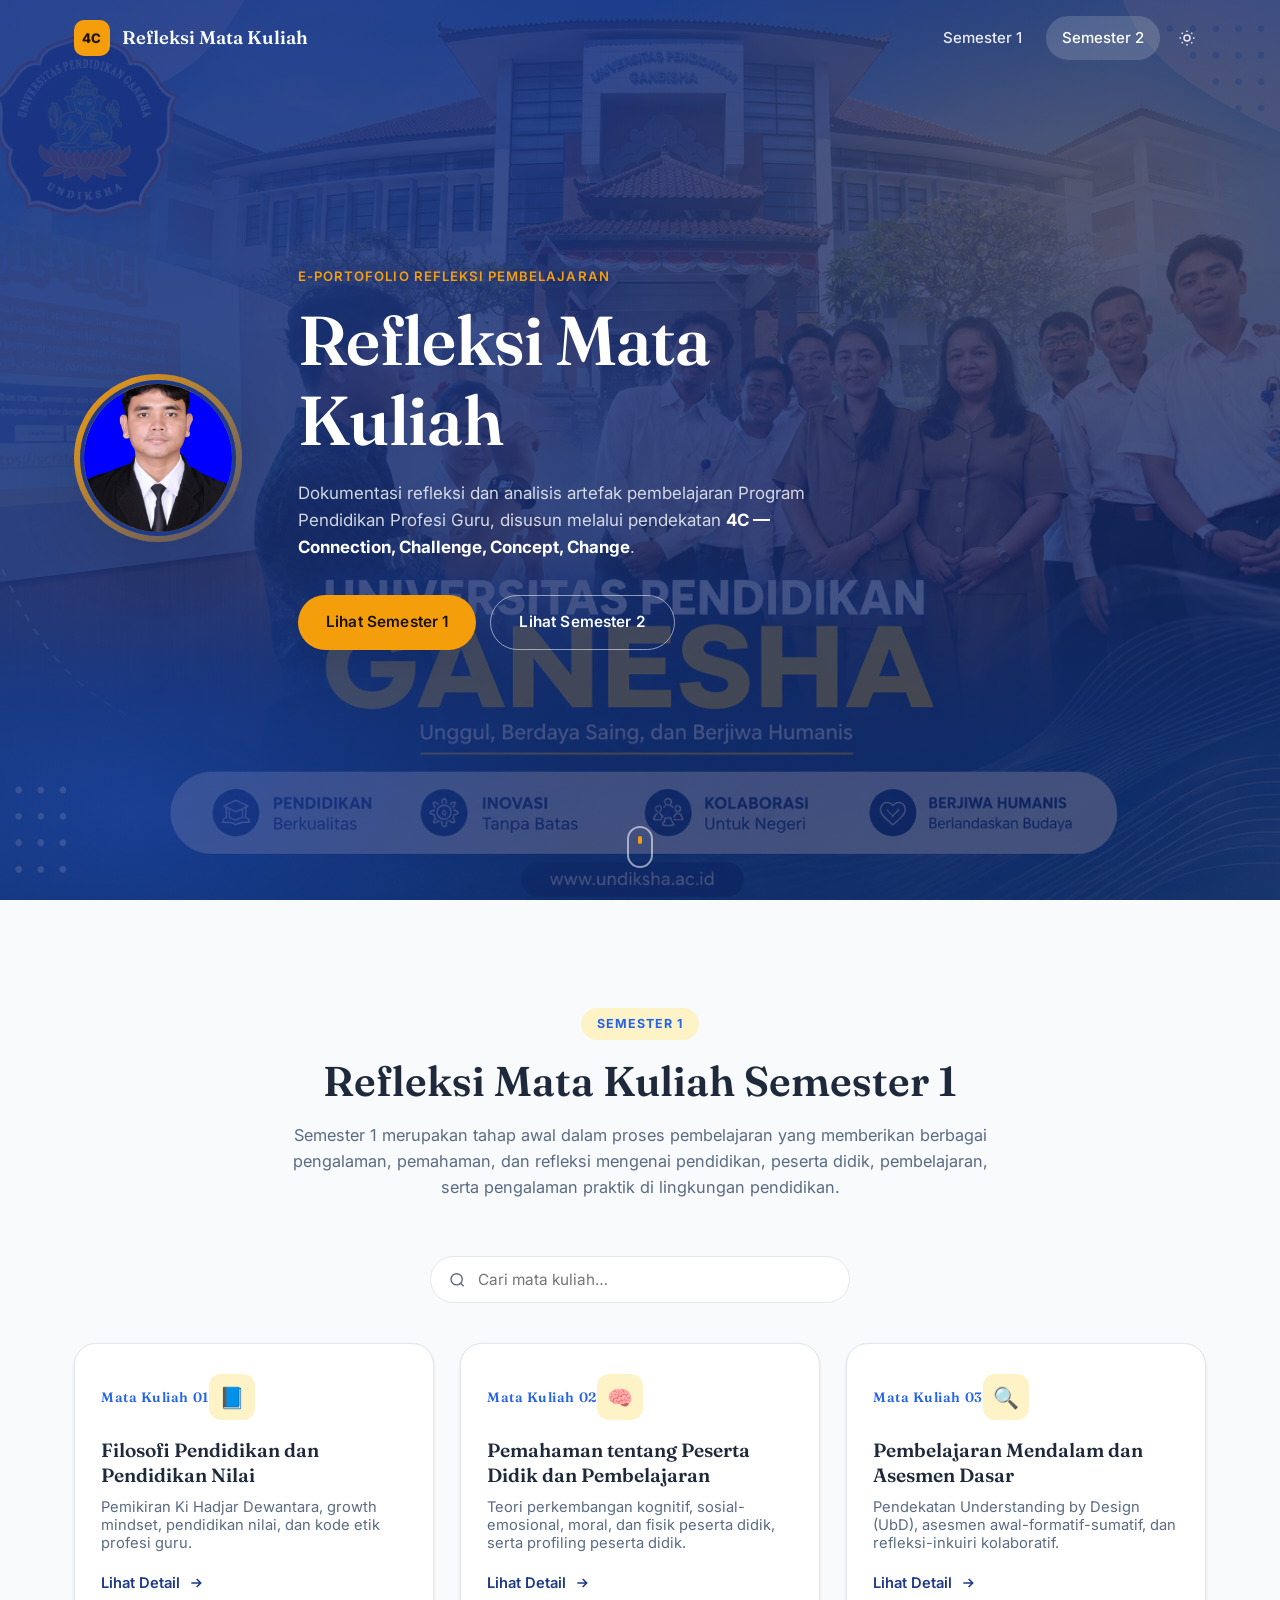
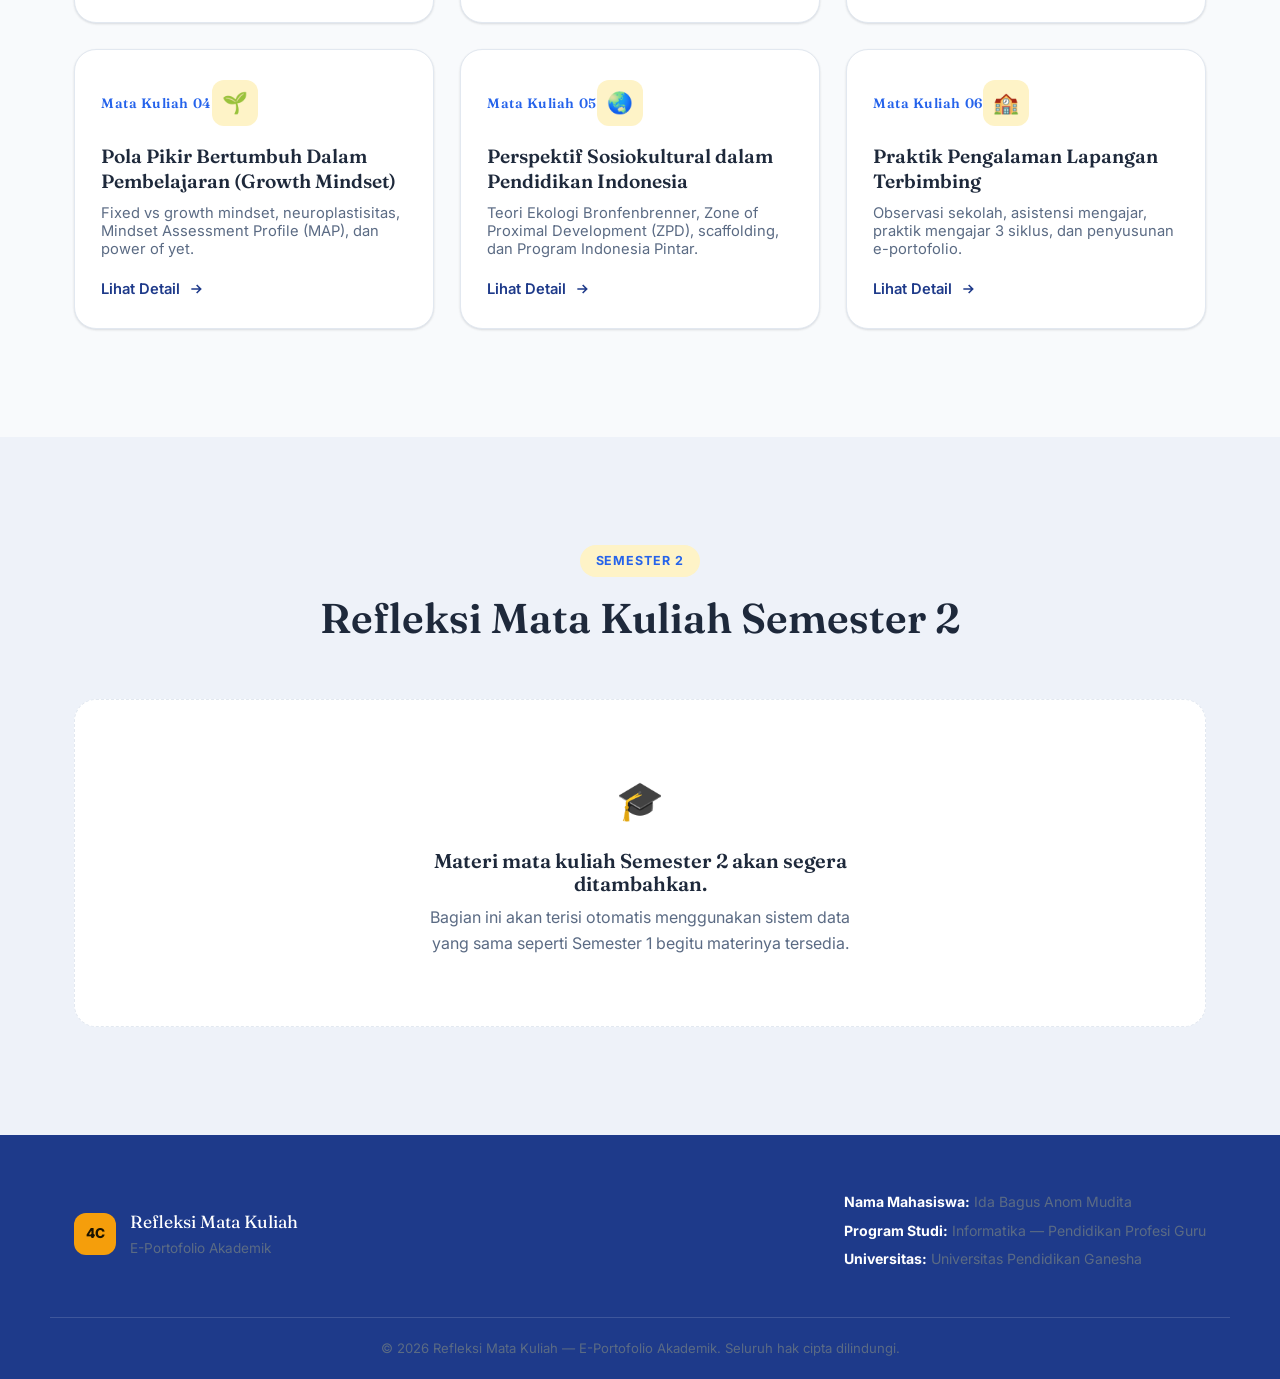
==== index.html @ f1f5aaec "upload file" ====
<!DOCTYPE html>
<html lang="id">
<head>
    <meta charset="UTF-8">
    <meta name="viewport" content="width=device-width, initial-scale=1.0">
    <title>Refleksi Mata Kuliah | E-Portofolio Akademik</title>
    <meta name="description" content="E-portofolio refleksi pembelajaran mahasiswa Pendidikan Profesi Guru — refleksi dan analisis artefak pembelajaran menggunakan pendekatan 4C.">

    <!-- ============================================================
         FAVICON (placeholder) — ganti dengan favicon.ico milikmu
         ============================================================ -->
    <link rel="icon" href="data:,">

    <!-- Google Fonts: Fraunces (display/serif) + Inter (body/sans) -->
    <link rel="preconnect" href="https://fonts.googleapis.com">
    <link rel="preconnect" href="https://fonts.gstatic.com" crossorigin>
    <link href="https://fonts.googleapis.com/css2?family=Fraunces:ital,opsz,wght@0,9..144,400;0,9..144,500;0,9..144,600;0,9..144,700;1,9..144,500&family=Inter:wght@400;500;600;700;800&display=swap" rel="stylesheet">

    <link rel="stylesheet" href="style.css">
    <link rel="icon" href="assets/images/undiksha.png" type="image/x-icon">
    
</head>
<body>

    <!-- ============================================================
         SKIP LINK — aksesibilitas keyboard
         ============================================================ -->
    <a href="#main-content" class="skip-link">Langsung ke konten utama</a>

    <!-- ============================================================
         SCROLL PROGRESS INDICATOR
         ============================================================ -->
    <div class="scroll-progress" id="scrollProgress"></div>

    <!-- ============================================================
         NAVBAR
         ============================================================ -->
    <header class="navbar" id="navbar">
        <div class="navbar__inner">
            <a href="#hero" class="navbar__brand">
                <span class="navbar__brand-mark" aria-hidden="true">4C</span>
                <span class="navbar__brand-text">Refleksi Mata Kuliah</span>
            </a>

            <nav class="navbar__nav" id="navbarNav" aria-label="Navigasi utama">
                <a href="#semester1" class="navbar__link" data-nav-link data-target="semester1">Semester 1</a>
                <a href="#semester2" class="navbar__link" data-nav-link data-target="semester2">Semester 2</a>
                <button type="button" class="theme-toggle" id="themeToggle" aria-label="Ubah tampilan gelap/terang" title="Mode gelap/terang">
                    <svg class="theme-toggle__icon theme-toggle__icon--sun" width="18" height="18" viewBox="0 0 24 24" fill="none" stroke="currentColor" stroke-width="2"><circle cx="12" cy="12" r="4"/><path d="M12 2v2M12 20v2M4.93 4.93l1.41 1.41M17.66 17.66l1.41 1.41M2 12h2M20 12h2M4.93 19.07l1.41-1.41M17.66 6.34l1.41-1.41"/></svg>
                    <svg class="theme-toggle__icon theme-toggle__icon--moon" width="18" height="18" viewBox="0 0 24 24" fill="none" stroke="currentColor" stroke-width="2"><path d="M21 12.79A9 9 0 1 1 11.21 3 7 7 0 0 0 21 12.79z"/></svg>
                </button>
            </nav>

            <button type="button" class="navbar__hamburger" id="hamburgerBtn" aria-label="Buka menu" aria-expanded="false" aria-controls="mobileMenu">
                <span></span><span></span><span></span>
            </button>
        </div>

        <!-- Mobile menu -->
        <nav class="mobile-menu" id="mobileMenu" aria-label="Navigasi mobile">
            <a href="#semester1" class="mobile-menu__link" data-nav-link data-target="semester1">Semester 1</a>
            <a href="#semester2" class="mobile-menu__link" data-nav-link data-target="semester2">Semester 2</a>
        </nav>
    </header>

    <main id="main-content">

        <!-- ============================================================
             HERO / JUMBOTRON
             ============================================================ -->
        <section class="hero" id="hero">
            <!-- GANTI BACKGROUND HERO DI: assets/images/hero-bg.jpg (lihat style.css → .hero, properti background-image) -->
            <div class="hero__bg" aria-hidden="true"></div>
            <div class="hero__overlay" aria-hidden="true"></div>

            <div class="hero__inner">
                <div class="hero__profile">
                    <!-- GANTI FOTO PROFIL DI: assets/images/profile.jpg -->
                    <div class="hero__profile-ring">
                        <img src="assets/images/profile.jpg" alt="Foto profil mahasiswa" class="hero__profile-img" onerror="this.src='data:image/svg+xml,%3Csvg xmlns=%22http://www.w3.org/2000/svg%22 viewBox=%220 0 200 200%22%3E%3Crect width=%22200%22 height=%22200%22 fill=%22%23274690%22/%3E%3Ctext x=%2250%25%22 y=%2255%25%22 font-family=%22sans-serif%22 font-size=%2260%22 fill=%22%23fff%22 text-anchor=%22middle%22%3E%F0%9F%91%A4%3C/text%3E%3C/svg%3E'">
                    </div>
                </div>

                <div class="hero__content">
                    <p class="hero__eyebrow">E-Portofolio Refleksi Pembelajaran</p>
                    <h1 class="hero__title">Refleksi Mata<br>Kuliah</h1>
                    <p class="hero__subtitle">
                        Dokumentasi refleksi dan analisis artefak pembelajaran Program Pendidikan Profesi Guru,
                        disusun melalui pendekatan <strong>4C — Connection, Challenge, Concept, Change</strong>.
                    </p>
                    <div class="hero__actions">
                        <a href="#semester1" class="btn btn--primary" data-nav-link data-target="semester1">Lihat Semester 1</a>
                        <a href="#semester2" class="btn btn--outline" data-nav-link data-target="semester2">Lihat Semester 2</a>
                    </div>
                </div>
            </div>

            <a href="#semester1" class="hero__scroll-cue" data-nav-link data-target="semester1" aria-label="Gulir ke bawah">
                <span></span>
            </a>
        </section>

        <!-- ============================================================
             SEMESTER 1
             ============================================================ -->
        <section class="semester" id="semester1">
            <div class="container">
                <div class="section-heading" data-reveal>
                    <span class="section-heading__eyebrow">Semester 1</span>
                    <h2 class="section-heading__title">Refleksi Mata Kuliah Semester 1</h2>
                    <p class="section-heading__desc">
                        Semester 1 merupakan tahap awal dalam proses pembelajaran yang memberikan berbagai pengalaman,
                        pemahaman, dan refleksi mengenai pendidikan, peserta didik, pembelajaran, serta pengalaman
                        praktik di lingkungan pendidikan.
                    </p>
                </div>

                <!-- Search / filter -->
                <div class="course-filter" data-reveal>
                    <div class="course-filter__search">
                        <svg width="18" height="18" viewBox="0 0 24 24" fill="none" stroke="currentColor" stroke-width="2"><circle cx="11" cy="11" r="8"/><path d="m21 21-4.3-4.3"/></svg>
                        <input type="search" id="courseSearch" placeholder="Cari mata kuliah…" aria-label="Cari mata kuliah semester 1">
                    </div>
                </div>

                <!-- 6 course cards are rendered here by script.js from the `courses` data array -->
                <div class="course-grid" id="courseGrid" data-reveal></div>
                <p class="course-grid__empty" id="courseGridEmpty" hidden>Tidak ada mata kuliah yang cocok dengan pencarianmu.</p>
            </div>
        </section>

        <!-- ============================================================
             SEMESTER 2 (placeholder — akan diisi menyusul)
             ============================================================ -->
        <section class="semester semester--muted" id="semester2">
            <div class="container">
                <div class="section-heading" data-reveal>
                    <span class="section-heading__eyebrow">Semester 2</span>
                    <h2 class="section-heading__title">Refleksi Mata Kuliah Semester 2</h2>
                </div>

                <!-- TEMPAT MENAMBAHKAN MATA KULIAH SEMESTER 2:
                     tambahkan objek baru pada array `coursesSemester2` di script.js,
                     dengan struktur yang sama seperti `courses` (Semester 1). -->
                <div class="coming-soon" data-reveal>
                    <div class="coming-soon__icon" aria-hidden="true">🎓</div>
                    <h3 class="coming-soon__title">Materi mata kuliah Semester 2 akan segera ditambahkan.</h3>
                    <p class="coming-soon__desc">Bagian ini akan terisi otomatis menggunakan sistem data yang sama seperti Semester 1 begitu materinya tersedia.</p>
                </div>
            </div>
        </section>

    </main>

    <!-- ============================================================
         BACK TO TOP
         ============================================================ -->
    <button type="button" class="back-to-top" id="backToTop" aria-label="Kembali ke atas">
        <svg width="20" height="20" viewBox="0 0 24 24" fill="none" stroke="currentColor" stroke-width="2.2"><path d="M12 19V5M5 12l7-7 7 7"/></svg>
    </button>

    <!-- ============================================================
         FOOTER
         ============================================================ -->
    <footer class="footer">
        <div class="container footer__inner">
            <div class="footer__brand">
                <span class="footer__brand-mark" aria-hidden="true">4C</span>
                <div>
                    <p class="footer__brand-title">Refleksi Mata Kuliah</p>
                    <p class="footer__brand-sub">E-Portofolio Akademik</p>
                </div>
            </div>

            <!-- GANTI IDENTITAS DI SINI (nama, prodi, universitas, tahun) -->
            <div class="footer__meta">
                <p><strong>Nama Mahasiswa:</strong> <span id="footerName">Ida Bagus Anom Mudita</span></p>
                <p><strong>Program Studi:</strong> <span id="footerProdi">[Program Studi]</span></p>
                <p><strong>Universitas:</strong> <span id="footerUniv">[Nama Universitas]</span></p>
            </div>
        </div>
        <div class="container footer__bottom">
            <p>&copy; <span id="footerYear">2026</span> Refleksi Mata Kuliah — E-Portofolio Akademik. Seluruh hak cipta dilindungi.</p>
        </div>
    </footer>

    <!-- ============================================================
         COURSE DETAIL MODAL (single-page, diisi dinamis oleh script.js)
         ============================================================ -->
    <div class="course-modal" id="courseModal" aria-hidden="true">
        <div class="course-modal__backdrop" id="courseModalBackdrop"></div>
        <div class="course-modal__panel" role="dialog" aria-modal="true" aria-labelledby="modalCourseTitle">

            <div class="course-modal__scroll">
                <!-- Breadcrumb -->
                <div class="course-modal__breadcrumb">
                    <button type="button" class="course-modal__close-inline" id="modalBackBtn">← Kembali ke daftar mata kuliah</button>
                </div>

                <!-- Header -->
                <header class="course-detail__header">
                    <span class="course-detail__number" id="modalCourseNumber">01</span>
                    <h2 class="course-detail__title" id="modalCourseTitle">Judul Mata Kuliah</h2>
                    <p class="course-detail__desc" id="modalCourseDesc">Deskripsi singkat mata kuliah.</p>
                </header>

                <!-- Tabs -->
                <div class="course-tabs" role="tablist" aria-label="Bagian detail mata kuliah">
                    <button class="course-tabs__btn is-active" role="tab" aria-selected="true" data-tab="refleksi" id="tabBtnRefleksi">Refleksi</button>
                    <button class="course-tabs__btn" role="tab" aria-selected="false" data-tab="materi" id="tabBtnMateri">Materi</button>
                    <button class="course-tabs__btn" role="tab" aria-selected="false" data-tab="artefak" id="tabBtnArtefak">Artefak</button>
                    <button class="course-tabs__btn" role="tab" aria-selected="false" data-tab="dokumen" id="tabBtnDokumen">Dokumen</button>
                </div>

                <!-- TAB PANEL: REFLEKSI -->
                <div class="course-tabpanel is-active" data-tabpanel="refleksi" role="tabpanel">

                    <div class="c4-intro">
                        <h3>Refleksi Pembelajaran Melalui Pendekatan 4C</h3>
                        <p>
                            Pendekatan 4C — <strong>Connection, Challenge, Concept, Change</strong> — digunakan sebagai
                            kerangka untuk merefleksikan pengalaman belajar pada mata kuliah ini secara terstruktur:
                            mulai dari keterkaitan materi dengan peran sebagai calon guru, tantangan yang mengubah cara
                            pandang, konsep utama yang dipelajari, hingga perubahan konkret yang ingin diterapkan.
                        </p>
                    </div>

                    <div class="c4-grid" id="c4Grid">
                        <!-- 4 kartu C1–C4 dirender oleh script.js -->
                    </div>
                </div>

                <!-- TAB PANEL: MATERI -->
                <div class="course-tabpanel" data-tabpanel="materi" role="tabpanel">
                    <section class="course-material">
                        <h3>Materi Pembelajaran</h3>
                        <!-- TEMPAT MEMASUKKAN MATERI: isi properti `materials` pada data mata kuliah
                             terkait di script.js (array `courses`). Setiap item akan dirender otomatis
                             di sini tanpa perlu mengubah HTML. -->
                        <div class="material-content" id="modalMaterialContent">
                            <!-- Materi mata kuliah akan dimasukkan di sini -->
                        </div>
                    </section>
                </div>

                <!-- TAB PANEL: ARTEFAK -->
                <div class="course-tabpanel" data-tabpanel="artefak" role="tabpanel">

                    <section class="artifact-section">
                        <h3>Bukti Dukungan Hasil Refleksi Pengalaman Belajar</h3>
                        <div class="artifact-list" id="modalArtifactList">
                            <!-- Kartu artefak dirender oleh script.js dari `course.artifacts` -->
                        </div>
                    </section>

                    <section class="artifact-section">
                        <h3>Mengapa Artefak Ini Dipilih?</h3>
                        <div class="artifact-reason" id="modalArtifactWhy"></div>
                    </section>

                    <section class="artifact-section">
                        <h3>Bagian Artefak yang Mendukung Hasil Refleksi</h3>
                        <div class="artifact-support" id="modalArtifactSupport"></div>
                    </section>
                </div>

                <!-- TAB PANEL: DOKUMEN -->
                <div class="course-tabpanel" data-tabpanel="dokumen" role="tabpanel">
                    <section class="artifact-section">
                        <h3>Dokumen Pendukung</h3>
                        <p class="doc-hint">Dokumen (PDF, PPT, DOCX, gambar, video, atau tautan) yang ditambahkan pada
                            data <code>documents</code> mata kuliah ini akan tampil dan dapat dibaca langsung di sini.</p>
                        <div class="document-viewer" id="modalDocumentViewer">
                            <!-- Viewer dokumen dirender oleh script.js dari `course.documents` -->
                        </div>
                    </section>
                </div>

            </div>
        </div>
    </div>

    <!-- ============================================================
         GENERIC FILE PREVIEW MODAL (dipakai oleh tombol "Baca/Lihat")
         ============================================================ -->
    <div class="preview-modal" id="previewModal" aria-hidden="true">
        <div class="preview-modal__backdrop" id="previewModalBackdrop"></div>
        <div class="preview-modal__panel" role="dialog" aria-modal="true" aria-labelledby="previewModalTitle">
            <div class="preview-modal__header">
                <h3 id="previewModalTitle">Pratinjau File</h3>
                <button type="button" class="preview-modal__close" id="previewModalClose" aria-label="Tutup pratinjau">&times;</button>
            </div>
            <div class="preview-modal__body" id="previewModalBody"></div>
        </div>
    </div>

    <script src="script.js"></script>
</body>
</html>
---- style.css ----
/* ==================================================================
   REFLEKSI MATA KULIAH — E-PORTOFOLIO AKADEMIK
   style.css — seluruh styling website
   ------------------------------------------------------------------
   Struktur file ini:
   1. CSS Variables (design tokens)       → cari "1. VARIABLES"
   2. Reset & base                        → cari "2. RESET"
   3. Utilities                           → cari "3. UTILITIES"
   4. Navbar                              → cari "4. NAVBAR"
   5. Hero                                → cari "5. HERO"
   6. Semester / Course grid              → cari "6. SEMESTER"
   7. Course detail modal (SPA)           → cari "7. COURSE MODAL"
   8. Artifact / document components      → cari "8. ARTIFACT"
   9. File preview modal                  → cari "9. PREVIEW MODAL"
   10. Footer                             → cari "10. FOOTER"
   11. Back to top & misc widgets         → cari "11. WIDGETS"
   12. Animations                         → cari "12. ANIMATIONS"
   13. Responsive (media queries)         → cari "13. RESPONSIVE"
   ================================================================== */


/* ==================================================================
   1. VARIABLES — ganti warna di sini untuk theming global
   ================================================================== */
:root {
    /* Warna utama (sesuai permintaan brief) */
    --primary-color: #1e3a8a;      /* navy tua — brand utama */
    --primary-light: #2f4fa8;
    --secondary-color: #2563eb;    /* biru — aksi/link */
    --accent-color: #f59e0b;       /* amber — aksen elegan */
    --accent-color-soft: #fef3c7;

    --background-color: #f8fafc;
    --surface-color: #ffffff;
    --surface-muted: #eef2f9;
    --text-color: #1e293b;
    --text-muted: #5b6b84;
    --text-inverse: #f8fafc;
    --border-color: #e2e8f0;

    /* Tipografi */
    --font-display: "Fraunces", Georgia, "Times New Roman", serif;
    --font-body: "Inter", -apple-system, BlinkMacSystemFont, "Segoe UI", sans-serif;

    /* Layout */
    --container-width: 1180px;
    --radius-sm: 8px;
    --radius-md: 14px;
    --radius-lg: 22px;
    --navbar-height: 76px;

    /* Bayangan */
    --shadow-sm: 0 1px 3px rgba(15, 23, 42, 0.06), 0 1px 2px rgba(15, 23, 42, 0.08);
    --shadow-md: 0 8px 24px rgba(15, 23, 42, 0.08);
    --shadow-lg: 0 24px 60px rgba(15, 23, 42, 0.16);

    /* Transisi */
    --ease: cubic-bezier(0.22, 1, 0.36, 1);
    --transition-fast: 180ms var(--ease);
    --transition-med: 320ms var(--ease);
}

/* Mode gelap — diaktifkan lewat kelas .theme-dark pada <html> (lihat script.js) */
html.theme-dark {
    --background-color: #0b1220;
    --surface-color: #121b2e;
    --surface-muted: #182238;
    --text-color: #e7ecf6;
    --text-muted: #9aa8c2;
    --text-inverse: #0b1220;
    --border-color: #263252;
    --accent-color-soft: #2c250f;
}


/* ==================================================================
   2. RESET & BASE
   ================================================================== */
*, *::before, *::after { box-sizing: border-box; }

html {
    scroll-behavior: smooth;
    scroll-padding-top: calc(var(--navbar-height) + 12px);
}

@media (prefers-reduced-motion: reduce) {
    html { scroll-behavior: auto; }
    *, *::before, *::after {
        animation-duration: 0.001ms !important;
        animation-iteration-count: 1 !important;
        transition-duration: 0.001ms !important;
        scroll-behavior: auto !important;
    }
}

body {
    margin: 0;
    font-family: var(--font-body);
    color: var(--text-color);
    background: var(--background-color);
    line-height: 1.6;
    -webkit-font-smoothing: antialiased;
    transition: background var(--transition-med), color var(--transition-med);
}

img { max-width: 100%; display: block; }

h1, h2, h3, h4 {
    font-family: var(--font-display);
    font-weight: 600;
    line-height: 1.15;
    margin: 0;
    color: var(--text-color);
}

p { margin: 0 0 1em; color: var(--text-muted); }
p:last-child { margin-bottom: 0; }

a { color: inherit; text-decoration: none; }

button {
    font-family: inherit;
    cursor: pointer;
    background: none;
    border: none;
    color: inherit;
}

/* Fokus keyboard terlihat jelas (aksesibilitas) */
a:focus-visible,
button:focus-visible,
input:focus-visible {
    outline: 3px solid var(--accent-color);
    outline-offset: 2px;
    border-radius: 4px;
}

.skip-link {
    position: absolute;
    left: -999px;
    top: 0;
    background: var(--primary-color);
    color: #fff;
    padding: 12px 20px;
    z-index: 200;
    border-radius: 0 0 8px 0;
}
.skip-link:focus {
    left: 0;
}


/* ==================================================================
   3. UTILITIES
   ================================================================== */
.container {
    max-width: var(--container-width);
    margin: 0 auto;
    padding: 0 24px;
}

.btn {
    display: inline-flex;
    align-items: center;
    gap: 8px;
    padding: 14px 28px;
    border-radius: 999px;
    font-weight: 600;
    font-size: 0.96rem;
    letter-spacing: 0.01em;
    transition: transform var(--transition-fast), box-shadow var(--transition-fast), background var(--transition-fast), color var(--transition-fast);
}
.btn:hover { transform: translateY(-2px); }

.btn--primary {
    background: var(--accent-color);
    color: #1a1300;
    box-shadow: var(--shadow-md);
}
.btn--primary:hover { box-shadow: var(--shadow-lg); }

.btn--outline {
    background: transparent;
    color: var(--text-inverse);
    border: 1.5px solid rgba(248, 250, 252, 0.55);
}
.btn--outline:hover { background: rgba(248, 250, 252, 0.12); }

.btn--small {
    padding: 9px 18px;
    font-size: 0.85rem;
}

.btn--ghost {
    background: var(--surface-muted);
    color: var(--text-color);
}
.btn--ghost:hover { background: var(--border-color); }

.btn--accent-outline {
    background: transparent;
    border: 1.5px solid var(--primary-color);
    color: var(--primary-color);
}
html.theme-dark .btn--accent-outline { color: #9db4f5; border-color: #9db4f5; }
.btn--accent-outline:hover { background: var(--primary-color); color: #fff; }

/* Elemen yang muncul dengan animasi scroll-reveal (lihat script.js) */
[data-reveal] {
    opacity: 0;
    transform: translateY(28px);
    transition: opacity 700ms var(--ease), transform 700ms var(--ease);
}
[data-reveal].is-visible {
    opacity: 1;
    transform: translateY(0);
}


/* ==================================================================
   4. NAVBAR
   ================================================================== */
.navbar {
    position: fixed;
    top: 0;
    left: 0;
    right: 0;
    z-index: 100;
    height: var(--navbar-height);
    display: flex;
    align-items: center;
    background: transparent;
    transition: background var(--transition-med), box-shadow var(--transition-med), height var(--transition-med);
}

/* Diberikan lewat JS ketika halaman discroll (lihat script.js) */
.navbar.is-scrolled {
    background: rgba(255, 255, 255, 0.86);
    backdrop-filter: blur(14px);
    -webkit-backdrop-filter: blur(14px);
    box-shadow: var(--shadow-sm);
    height: 64px;
}
html.theme-dark .navbar.is-scrolled { background: rgba(11, 18, 32, 0.86); }

.navbar__inner {
    width: 100%;
    max-width: var(--container-width);
    margin: 0 auto;
    padding: 0 24px;
    display: flex;
    align-items: center;
    justify-content: space-between;
}

.navbar__brand {
    display: flex;
    align-items: center;
    gap: 12px;
    font-family: var(--font-display);
    font-weight: 600;
    font-size: 1.15rem;
    color: var(--text-inverse);
    transition: color var(--transition-med);
}
.navbar.is-scrolled .navbar__brand { color: var(--text-color); }

.navbar__brand-mark {
    display: grid;
    place-items: center;
    width: 36px;
    height: 36px;
    border-radius: 10px;
    background: var(--accent-color);
    color: #1a1300;
    font-family: var(--font-body);
    font-weight: 800;
    font-size: 0.82rem;
    letter-spacing: 0.02em;
    flex-shrink: 0;
}

.navbar__nav {
    display: flex;
    align-items: center;
    gap: 8px;
}

.navbar__link {
    padding: 10px 16px;
    border-radius: 999px;
    font-weight: 500;
    font-size: 0.94rem;
    color: rgba(248, 250, 252, 0.92);
    transition: background var(--transition-fast), color var(--transition-med);
    position: relative;
}
.navbar.is-scrolled .navbar__link { color: var(--text-muted); }
.navbar__link:hover { background: rgba(255, 255, 255, 0.14); color: #fff; }
.navbar.is-scrolled .navbar__link:hover { background: var(--surface-muted); color: var(--text-color); }

.navbar__link.is-active {
    color: #fff;
    background: rgba(255, 255, 255, 0.16);
}
.navbar.is-scrolled .navbar__link.is-active {
    color: var(--primary-color);
    background: var(--surface-muted);
}

.theme-toggle {
    display: grid;
    place-items: center;
    width: 38px;
    height: 38px;
    border-radius: 50%;
    color: rgba(248, 250, 252, 0.92);
    transition: background var(--transition-fast), color var(--transition-med);
}
.navbar.is-scrolled .theme-toggle { color: var(--text-muted); }
.theme-toggle:hover { background: rgba(255, 255, 255, 0.14); }
.navbar.is-scrolled .theme-toggle:hover { background: var(--surface-muted); }
.theme-toggle__icon--moon { display: none; }
html.theme-dark .theme-toggle__icon--sun { display: none; }
html.theme-dark .theme-toggle__icon--moon { display: block; }

.navbar__hamburger {
    display: none;
    flex-direction: column;
    justify-content: center;
    gap: 5px;
    width: 40px;
    height: 40px;
    border-radius: 8px;
}
.navbar__hamburger span {
    width: 22px;
    height: 2px;
    background: var(--text-inverse);
    border-radius: 2px;
    transition: transform var(--transition-fast), opacity var(--transition-fast), background var(--transition-med);
}
.navbar.is-scrolled .navbar__hamburger span { background: var(--text-color); }
.navbar__hamburger.is-open span:nth-child(1) { transform: translateY(7px) rotate(45deg); }
.navbar__hamburger.is-open span:nth-child(2) { opacity: 0; }
.navbar__hamburger.is-open span:nth-child(3) { transform: translateY(-7px) rotate(-45deg); }

.mobile-menu {
    display: none;
    flex-direction: column;
    background: var(--surface-color);
    box-shadow: var(--shadow-md);
    padding: 8px 24px 20px;
}
.mobile-menu.is-open { display: flex; }
.mobile-menu__link {
    padding: 14px 4px;
    border-bottom: 1px solid var(--border-color);
    font-weight: 500;
    color: var(--text-color);
}
.mobile-menu__link:last-child { border-bottom: none; }


/* ==================================================================
   5. HERO
   ================================================================== */
.hero {
    position: relative;
    min-height: 100vh;
    display: flex;
    align-items: center;
    overflow: hidden;
    background: var(--primary-color);
}

.hero__bg {
    position: absolute;
    inset: 0;
    /* GANTI BACKGROUND HERO DI: assets/images/hero-bg.jpg */
    background-image:
        linear-gradient(160deg, rgba(30,58,138,0.92) 0%, rgba(15,30,80,0.74) 100%),
        url("assets/images/jumbotron.png");
    background-size: cover;
    background-position: center;
    transform: scale(1.04);
}

.hero__overlay {
    position: absolute;
    inset: 0;
    background:
        radial-gradient(60% 50% at 85% 20%, rgba(245, 158, 11, 0.16), transparent 70%),
        radial-gradient(50% 40% at 10% 90%, rgba(37, 99, 235, 0.25), transparent 70%);
}

.hero__inner {
    position: relative;
    z-index: 2;
    max-width: var(--container-width);
    margin: 0 auto;
    padding: calc(var(--navbar-height) + 40px) 24px 100px;
    width: 100%;
    display: grid;
    grid-template-columns: auto 1fr;
    align-items: center;
    gap: 56px;
}

.hero__profile {
    display: flex;
    justify-content: center;
}

.hero__profile-ring {
    width: 168px;
    height: 168px;
    border-radius: 50%;
    padding: 6px;
    background: linear-gradient(135deg, var(--accent-color), rgba(245,158,11,0.15));
    box-shadow: var(--shadow-lg);
    animation: floatSlow 6s ease-in-out infinite;
}

.hero__profile-img {
    width: 100%;
    height: 100%;
    border-radius: 50%;
    object-fit: cover;
    border: 4px solid var(--primary-color);
}

.hero__eyebrow {
    color: var(--accent-color);
    font-weight: 600;
    letter-spacing: 0.08em;
    text-transform: uppercase;
    font-size: 0.82rem;
    margin-bottom: 14px;
}

.hero__title {
    font-size: clamp(2.6rem, 5.4vw, 4.4rem);
    color: #fff;
    letter-spacing: -0.01em;
}

.hero__subtitle {
    margin-top: 20px;
    max-width: 560px;
    color: rgba(248, 250, 252, 0.82);
    font-size: 1.06rem;
}
.hero__subtitle strong { color: #fff; }

.hero__actions {
    display: flex;
    flex-wrap: wrap;
    gap: 14px;
    margin-top: 34px;
}

.hero__scroll-cue {
    position: absolute;
    bottom: 32px;
    left: 50%;
    transform: translateX(-50%);
    z-index: 2;
    width: 26px;
    height: 42px;
    border: 2px solid rgba(255,255,255,0.55);
    border-radius: 20px;
    display: flex;
    justify-content: center;
    padding-top: 8px;
}
.hero__scroll-cue span {
    width: 4px;
    height: 8px;
    border-radius: 4px;
    background: var(--accent-color);
    animation: scrollCue 1.8s ease-in-out infinite;
}


/* ==================================================================
   6. SEMESTER / COURSE GRID
   ================================================================== */
.semester {
    padding: 108px 0;
}
.semester--muted {
    background: var(--surface-muted);
}

.section-heading {
    max-width: 720px;
    margin: 0 auto 56px;
    text-align: center;
}

.section-heading__eyebrow {
    display: inline-block;
    color: var(--secondary-color);
    background: var(--accent-color-soft);
    padding: 6px 16px;
    border-radius: 999px;
    font-weight: 700;
    font-size: 0.78rem;
    letter-spacing: 0.08em;
    text-transform: uppercase;
    margin-bottom: 18px;
}
html.theme-dark .section-heading__eyebrow { color: var(--accent-color); }

.section-heading__title {
    font-size: clamp(1.9rem, 3.4vw, 2.6rem);
    margin-bottom: 16px;
}

.section-heading__desc {
    font-size: 1.02rem;
}

.course-filter {
    display: flex;
    justify-content: center;
    margin-bottom: 40px;
}
.course-filter__search {
    display: flex;
    align-items: center;
    gap: 10px;
    width: 100%;
    max-width: 420px;
    padding: 12px 18px;
    background: var(--surface-color);
    border: 1.5px solid var(--border-color);
    border-radius: 999px;
    color: var(--text-muted);
    transition: border-color var(--transition-fast), box-shadow var(--transition-fast);
}
.course-filter__search:focus-within {
    border-color: var(--secondary-color);
    box-shadow: 0 0 0 4px rgba(37,99,235,0.12);
}
.course-filter__search input {
    border: none;
    outline: none;
    background: transparent;
    width: 100%;
    font-size: 0.96rem;
    color: var(--text-color);
    font-family: inherit;
}

.course-grid {
    display: grid;
    grid-template-columns: repeat(3, 1fr);
    gap: 26px;
}
.course-grid__empty {
    text-align: center;
    padding: 40px 0;
}

.course-card {
    display: flex;
    flex-direction: column;
    background: var(--surface-color);
    border: 1px solid var(--border-color);
    border-radius: var(--radius-lg);
    padding: 30px 26px;
    text-align: left;
    box-shadow: var(--shadow-sm);
    transition: transform var(--transition-med), box-shadow var(--transition-med), border-color var(--transition-med);
    width: 100%;
}
.course-card:hover, .course-card:focus-visible {
    transform: translateY(-6px);
    box-shadow: var(--shadow-lg);
    border-color: transparent;
}

.course-card__top {
    display: flex;
    align-items: center;
    justify-content: space-between;
    margin-bottom: 18px;
}

.course-card__number {
    font-family: var(--font-display);
    font-size: 0.85rem;
    font-weight: 600;
    color: var(--secondary-color);
    letter-spacing: 0.04em;
}

.course-card__icon {
    width: 46px;
    height: 46px;
    border-radius: 12px;
    display: grid;
    place-items: center;
    font-size: 1.3rem;
    background: var(--accent-color-soft);
}

.course-card__title {
    font-size: 1.2rem;
    margin-bottom: 10px;
    line-height: 1.3;
}

.course-card__desc {
    font-size: 0.92rem;
    flex-grow: 1;
    margin-bottom: 22px;
}

.course-card__cta {
    display: inline-flex;
    align-items: center;
    gap: 8px;
    font-weight: 600;
    font-size: 0.92rem;
    color: var(--primary-color);
}
html.theme-dark .course-card__cta { color: #9db4f5; }
.course-card__cta svg { transition: transform var(--transition-fast); }
.course-card:hover .course-card__cta svg { transform: translateX(4px); }

.coming-soon {
    text-align: center;
    padding: 70px 20px;
    background: var(--surface-color);
    border-radius: var(--radius-lg);
    border: 1.5px dashed var(--border-color);
}
.coming-soon__icon { font-size: 2.4rem; margin-bottom: 18px; }
.coming-soon__title { font-size: 1.25rem; margin-bottom: 10px; max-width: 480px; margin-inline: auto; }
.coming-soon__desc { max-width: 460px; margin: 0 auto; }


/* ==================================================================
   7. COURSE MODAL (halaman detail mata kuliah — single-page)
   ================================================================== */
.course-modal {
    position: fixed;
    inset: 0;
    z-index: 300;
    visibility: hidden;
    opacity: 0;
    transition: opacity var(--transition-med), visibility var(--transition-med);
}
.course-modal.is-open {
    visibility: visible;
    opacity: 1;
}

.course-modal__backdrop {
    position: absolute;
    inset: 0;
    background: rgba(8, 14, 28, 0.6);
    backdrop-filter: blur(4px);
}

.course-modal__panel {
    position: relative;
    z-index: 1;
    max-width: 920px;
    margin: 40px auto;
    background: var(--background-color);
    border-radius: var(--radius-lg);
    max-height: calc(100vh - 80px);
    overflow: hidden;
    box-shadow: var(--shadow-lg);
    transform: translateY(24px) scale(0.98);
    transition: transform var(--transition-med);
}
.course-modal.is-open .course-modal__panel {
    transform: translateY(0) scale(1);
}

.course-modal__scroll {
    max-height: calc(100vh - 80px);
    overflow-y: auto;
    padding: 28px 40px 60px;
}

.course-modal__breadcrumb { margin-bottom: 24px; }
.course-modal__close-inline {
    font-weight: 600;
    font-size: 0.9rem;
    color: var(--secondary-color);
    padding: 8px 4px;
}
.course-modal__close-inline:hover { text-decoration: underline; }

.course-detail__header {
    padding-bottom: 28px;
    margin-bottom: 28px;
    border-bottom: 1px solid var(--border-color);
}
.course-detail__number {
    display: inline-block;
    font-family: var(--font-display);
    font-weight: 600;
    color: var(--secondary-color);
    margin-bottom: 10px;
    font-size: 0.95rem;
}
.course-detail__title {
    font-size: clamp(1.6rem, 3vw, 2.1rem);
    margin-bottom: 12px;
}
.course-detail__desc { max-width: 640px; }

.course-tabs {
    display: flex;
    gap: 6px;
    background: var(--surface-muted);
    padding: 6px;
    border-radius: 999px;
    margin-bottom: 32px;
    overflow-x: auto;
}
.course-tabs__btn {
    flex: 1;
    padding: 11px 18px;
    border-radius: 999px;
    font-weight: 600;
    font-size: 0.88rem;
    color: var(--text-muted);
    white-space: nowrap;
    transition: background var(--transition-fast), color var(--transition-fast);
}
.course-tabs__btn.is-active {
    background: var(--surface-color);
    color: var(--primary-color);
    box-shadow: var(--shadow-sm);
}
html.theme-dark .course-tabs__btn.is-active { color: #9db4f5; }

.course-tabpanel { display: none; animation: fadeUp 420ms var(--ease); }
.course-tabpanel.is-active { display: block; }

.c4-intro h3 { font-size: 1.2rem; margin-bottom: 10px; }
.c4-intro { margin-bottom: 28px; }

.c4-grid {
    display: grid;
    grid-template-columns: 1fr 1fr;
    gap: 20px;
}

.c4-card {
    background: var(--surface-color);
    border: 1px solid var(--border-color);
    border-left: 4px solid var(--c4-color, var(--primary-color));
    border-radius: var(--radius-md);
    padding: 24px;
}
.c4-card__badge {
    display: inline-flex;
    align-items: center;
    justify-content: center;
    width: 34px;
    height: 34px;
    border-radius: 10px;
    background: var(--c4-color, var(--primary-color));
    color: #fff;
    font-family: var(--font-display);
    font-weight: 700;
    font-size: 0.85rem;
    margin-bottom: 14px;
}
.c4-card__title {
    font-size: 1.02rem;
    margin-bottom: 6px;
}
.c4-card__subtitle {
    font-size: 0.82rem;
    color: var(--text-muted);
    margin-bottom: 14px;
    font-style: italic;
}
.c4-card__body p {
    font-size: 0.92rem;
    white-space: pre-line;
}

.course-material h3 { font-size: 1.15rem; margin-bottom: 16px; }
.material-content {
    background: var(--surface-color);
    border: 1.5px dashed var(--border-color);
    border-radius: var(--radius-md);
    padding: 26px;
    color: var(--text-muted);
    font-size: 0.92rem;
}
.material-content:empty::before {
    content: "Belum ada materi yang ditambahkan untuk mata kuliah ini.";
}
.material-content .material-item {
    padding: 14px 0;
    border-bottom: 1px solid var(--border-color);
}
.material-content .material-item:last-child { border-bottom: none; }


/* ==================================================================
   8. ARTIFACT / DOCUMENT COMPONENTS
   ================================================================== */
.artifact-section { margin-bottom: 34px; }
.artifact-section h3 { font-size: 1.1rem; margin-bottom: 14px; }

.artifact-list {
    display: grid;
    grid-template-columns: 1fr 1fr;
    gap: 16px;
}

.artifact-card {
    background: var(--surface-color);
    border: 1px solid var(--border-color);
    border-radius: var(--radius-md);
    padding: 20px;
    display: flex;
    flex-direction: column;
    gap: 12px;
}
.artifact-card__top {
    display: flex;
    align-items: flex-start;
    gap: 12px;
}
.artifact-card__icon {
    width: 40px;
    height: 40px;
    border-radius: 10px;
    background: var(--accent-color-soft);
    display: grid;
    place-items: center;
    font-size: 1.15rem;
    flex-shrink: 0;
}
.artifact-card__name {
    font-weight: 600;
    font-size: 0.95rem;
    word-break: break-word;
}
.artifact-card__type {
    font-size: 0.76rem;
    text-transform: uppercase;
    letter-spacing: 0.06em;
    color: var(--secondary-color);
    font-weight: 700;
}
.artifact-card__desc { font-size: 0.87rem; }
.artifact-card__actions {
    display: flex;
    gap: 10px;
    margin-top: auto;
}

.artifact-reason, .artifact-support {
    background: var(--surface-color);
    border: 1px solid var(--border-color);
    border-radius: var(--radius-md);
    padding: 22px;
}
.artifact-reason p, .artifact-support p { font-size: 0.92rem; white-space: pre-line; }

.artifact-support__item {
    padding: 12px 0;
    border-bottom: 1px solid var(--border-color);
    font-size: 0.92rem;
}
.artifact-support__item:last-child { border-bottom: none; }

.doc-hint { font-size: 0.88rem; margin-bottom: 18px; }
.document-viewer:empty::before {
    content: "Belum ada dokumen yang ditambahkan.";
    color: var(--text-muted);
    font-size: 0.9rem;
}


/* ==================================================================
   9. FILE PREVIEW MODAL
   ================================================================== */
.preview-modal {
    position: fixed;
    inset: 0;
    z-index: 400;
    visibility: hidden;
    opacity: 0;
    display: flex;
    align-items: center;
    justify-content: center;
    padding: 30px;
    transition: opacity var(--transition-med), visibility var(--transition-med);
}
.preview-modal.is-open { visibility: visible; opacity: 1; }
.preview-modal__backdrop {
    position: absolute;
    inset: 0;
    background: rgba(8, 14, 28, 0.72);
}
.preview-modal__panel {
    position: relative;
    z-index: 1;
    width: min(880px, 100%);
    max-height: 86vh;
    background: var(--surface-color);
    border-radius: var(--radius-lg);
    overflow: hidden;
    display: flex;
    flex-direction: column;
    box-shadow: var(--shadow-lg);
    transform: scale(0.97);
    transition: transform var(--transition-med);
}
.preview-modal.is-open .preview-modal__panel { transform: scale(1); }
.preview-modal__header {
    display: flex;
    align-items: center;
    justify-content: space-between;
    padding: 18px 22px;
    border-bottom: 1px solid var(--border-color);
}
.preview-modal__header h3 { font-size: 1.02rem; }
.preview-modal__close { font-size: 1.4rem; line-height: 1; padding: 4px 8px; border-radius: 8px; }
.preview-modal__close:hover { background: var(--surface-muted); }
.preview-modal__body {
    flex: 1;
    overflow: auto;
    background: var(--surface-muted);
}
.preview-modal__body iframe,
.preview-modal__body video {
    width: 100%;
    height: 70vh;
    border: none;
    display: block;
}
.preview-modal__body img { width: 100%; height: auto; }
.preview-modal__body .preview-fallback {
    padding: 60px 30px;
    text-align: center;
}


/* ==================================================================
   10. FOOTER
   ================================================================== */
.footer {
    background: var(--primary-color);
    color: rgba(248, 250, 252, 0.85);
    padding-top: 56px;
}
.footer__inner {
    display: flex;
    justify-content: space-between;
    flex-wrap: wrap;
    gap: 32px;
    padding-bottom: 40px;
}
.footer__brand {
    display: flex;
    align-items: center;
    gap: 14px;
}
.footer__brand-mark {
    width: 42px;
    height: 42px;
    border-radius: 12px;
    background: var(--accent-color);
    color: #1a1300;
    display: grid;
    place-items: center;
    font-weight: 800;
    font-size: 0.85rem;
}
.footer__brand-title {
    font-family: var(--font-display);
    color: #fff;
    font-size: 1.1rem;
    margin: 0;
}
.footer__brand-sub { margin: 2px 0 0; font-size: 0.85rem; }
.footer__meta p { margin: 0 0 6px; font-size: 0.88rem; }
.footer__meta strong { color: #fff; }
.footer__bottom {
    border-top: 1px solid rgba(255,255,255,0.14);
    padding: 20px 24px;
    text-align: center;
    font-size: 0.82rem;
}


/* ==================================================================
   11. WIDGETS (scroll progress, back-to-top)
   ================================================================== */
.scroll-progress {
    position: fixed;
    top: 0;
    left: 0;
    height: 3px;
    width: 0%;
    background: var(--accent-color);
    z-index: 250;
    transition: width 80ms linear;
}

.back-to-top {
    position: fixed;
    bottom: 26px;
    right: 26px;
    width: 46px;
    height: 46px;
    border-radius: 50%;
    background: var(--primary-color);
    color: #fff;
    display: grid;
    place-items: center;
    box-shadow: var(--shadow-md);
    z-index: 90;
    opacity: 0;
    visibility: hidden;
    transform: translateY(10px);
    transition: opacity var(--transition-fast), transform var(--transition-fast), visibility var(--transition-fast);
}
.back-to-top.is-visible {
    opacity: 1;
    visibility: visible;
    transform: translateY(0);
}
.back-to-top:hover { background: var(--secondary-color); }


/* ==================================================================
   12. ANIMATIONS
   ================================================================== */
@keyframes floatSlow {
    0%, 100% { transform: translateY(0); }
    50% { transform: translateY(-10px); }
}
@keyframes scrollCue {
    0% { opacity: 0; transform: translateY(0); }
    30% { opacity: 1; }
    100% { opacity: 0; transform: translateY(14px); }
}
@keyframes fadeUp {
    from { opacity: 0; transform: translateY(10px); }
    to { opacity: 1; transform: translateY(0); }
}


/* ==================================================================
   13. RESPONSIVE
   ================================================================== */
@media (max-width: 980px) {
    .course-grid { grid-template-columns: repeat(2, 1fr); }
    .c4-grid { grid-template-columns: 1fr; }
    .artifact-list { grid-template-columns: 1fr; }
    .hero__inner { gap: 36px; }
}

@media (max-width: 760px) {
    :root { --navbar-height: 64px; }

    .navbar__nav { display: none; }
    .navbar__hamburger { display: flex; }

    .hero__inner {
        grid-template-columns: 1fr;
        text-align: center;
        padding-top: calc(var(--navbar-height) + 30px);
        padding-bottom: 70px;
    }
    .hero__profile-ring { width: 128px; height: 128px; }
    .hero__actions { justify-content: center; }
    .hero__subtitle { margin-inline: auto; }

    .semester { padding: 72px 0; }
    .course-grid { grid-template-columns: 1fr; }

    .course-modal__panel { margin: 0; max-height: 100vh; border-radius: 0; }
    .course-modal__scroll { max-height: 100vh; padding: 22px 20px 60px; }

    .footer__inner { flex-direction: column; }
}
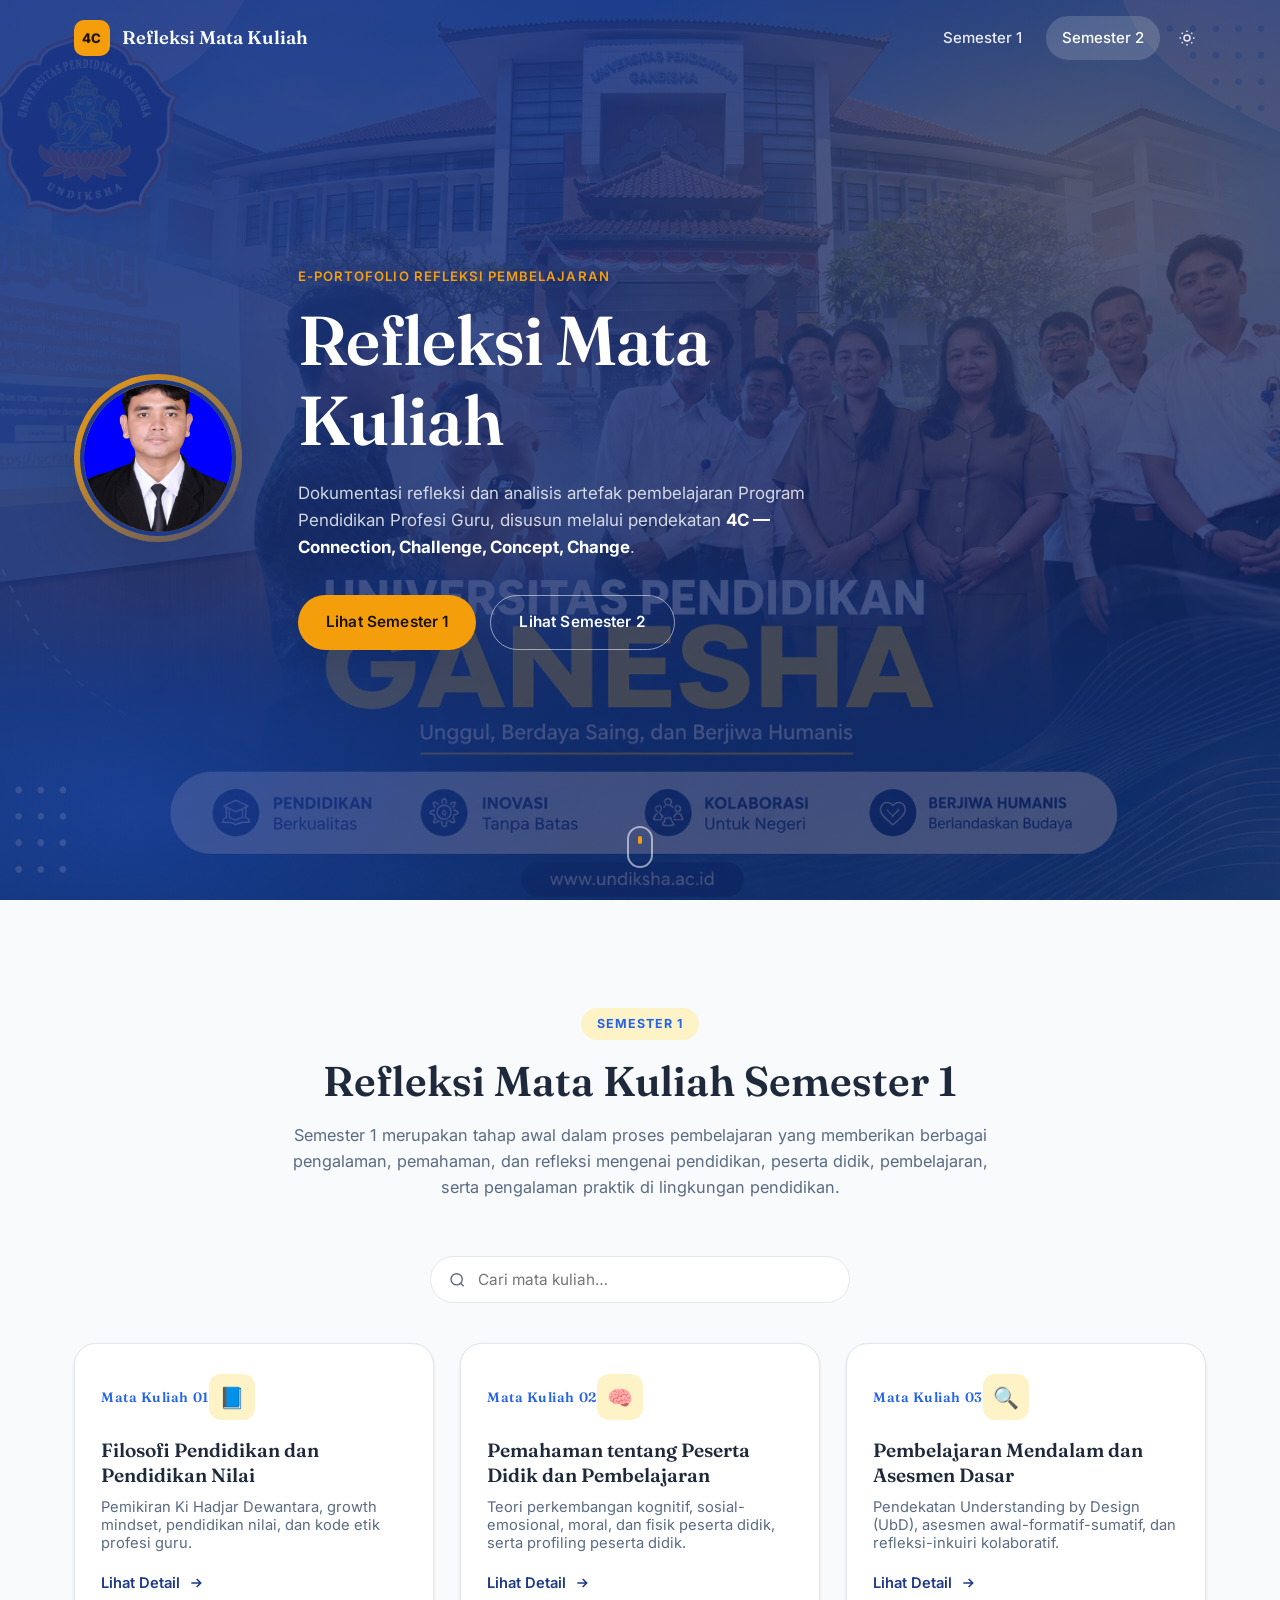
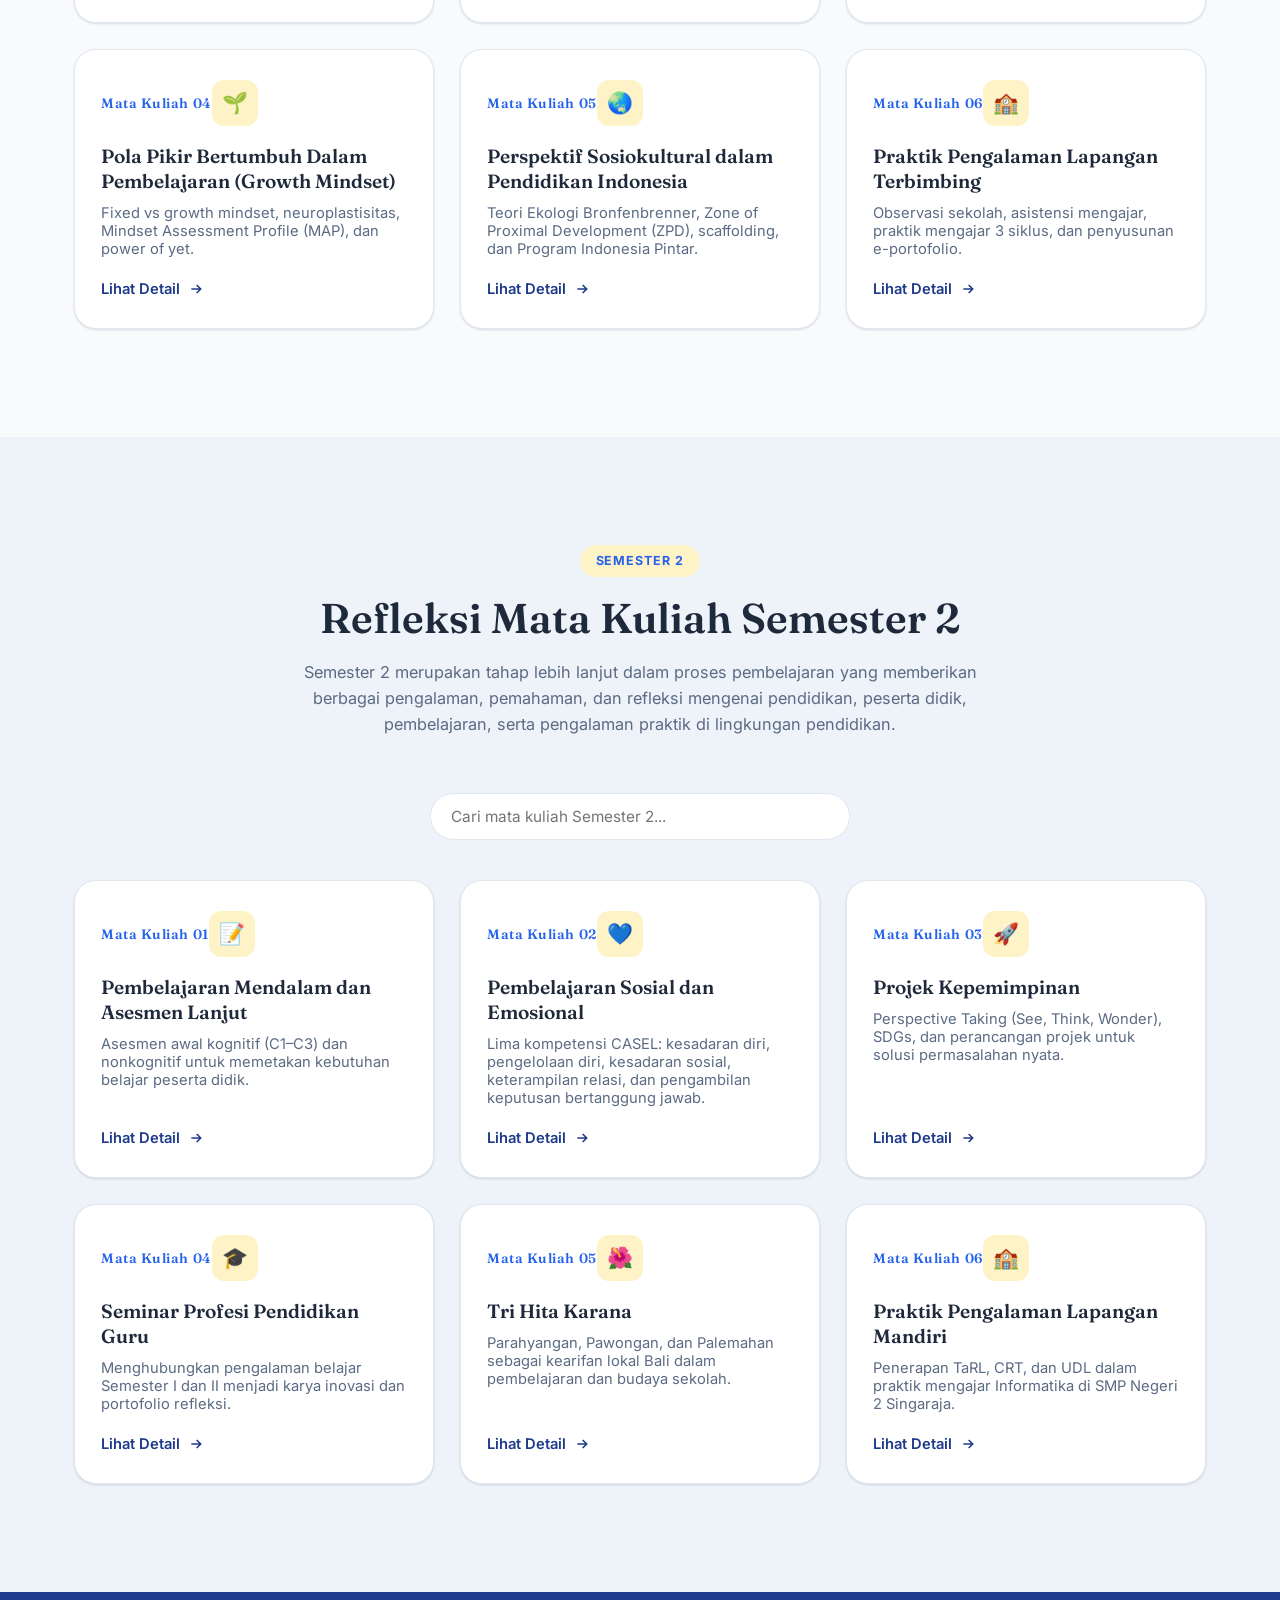
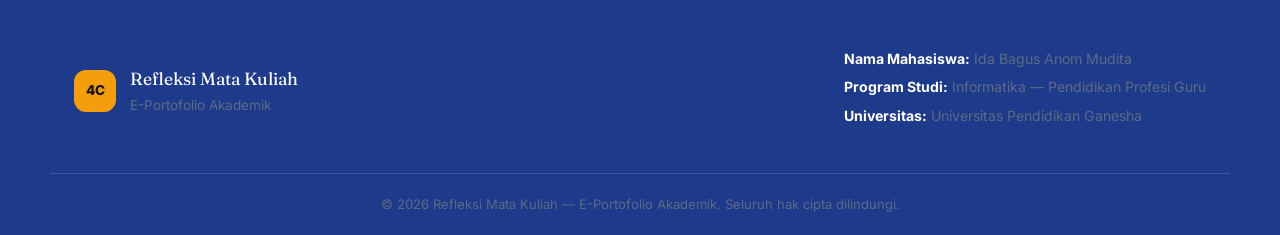
==== commit 637e88f3: "update" ====
--- a/index.html
+++ b/index.html
@@ -133,20 +133,45 @@
              SEMESTER 2 (placeholder — akan diisi menyusul)
              ============================================================ -->
         <section class="semester semester--muted" id="semester2">
+            <!-- Pencarian mata kuliah Semester 2 -->
             <div class="container">
                 <div class="section-heading" data-reveal>
                     <span class="section-heading__eyebrow">Semester 2</span>
                     <h2 class="section-heading__title">Refleksi Mata Kuliah Semester 2</h2>
-                </div>
-
-                <!-- TEMPAT MENAMBAHKAN MATA KULIAH SEMESTER 2:
-                     tambahkan objek baru pada array `coursesSemester2` di script.js,
-                     dengan struktur yang sama seperti `courses` (Semester 1). -->
-                <div class="coming-soon" data-reveal>
-                    <div class="coming-soon__icon" aria-hidden="true">🎓</div>
-                    <h3 class="coming-soon__title">Materi mata kuliah Semester 2 akan segera ditambahkan.</h3>
-                    <p class="coming-soon__desc">Bagian ini akan terisi otomatis menggunakan sistem data yang sama seperti Semester 1 begitu materinya tersedia.</p>
-                </div>
+                    <p class="section-heading__desc">
+                        Semester 2 merupakan tahap lebih lanjut dalam proses pembelajaran yang memberikan berbagai pengalaman,
+                        pemahaman, dan refleksi mengenai pendidikan, peserta didik, pembelajaran, serta pengalaman
+                        praktik di lingkungan pendidikan.
+                    </p>
+                </div>
+
+                <!-- Pencarian mata kuliah Semester 2 -->
+                <div class="course-filter" data-reveal>
+                    <div class="course-filter__search">
+                        <input
+                            type="search"
+                            id="courseSearchSemester2"
+                            placeholder="Cari mata kuliah Semester 2..."
+                            aria-label="Cari mata kuliah Semester 2"
+                        >
+                    </div>
+                </div>
+
+                <!-- Daftar kartu Semester 2 -->
+                <div
+                    class="course-grid"
+                    id="coursesSemester2"
+                    data-reveal>
+                </div>
+
+                <p
+                    class="course-grid__empty"
+                    id="courseGridEmptySemester2"
+                    hidden>
+                    Tidak ada mata kuliah yang cocok dengan pencarianmu.
+                </p>
+
+               
             </div>
         </section>
 
@@ -207,9 +232,9 @@
                 <!-- Tabs -->
                 <div class="course-tabs" role="tablist" aria-label="Bagian detail mata kuliah">
                     <button class="course-tabs__btn is-active" role="tab" aria-selected="true" data-tab="refleksi" id="tabBtnRefleksi">Refleksi</button>
-                    <button class="course-tabs__btn" role="tab" aria-selected="false" data-tab="materi" id="tabBtnMateri">Materi</button>
+                    <!-- <button class="course-tabs__btn" role="tab" aria-selected="false" data-tab="materi" id="tabBtnMateri">Materi</button> -->
                     <button class="course-tabs__btn" role="tab" aria-selected="false" data-tab="artefak" id="tabBtnArtefak">Artefak</button>
-                    <button class="course-tabs__btn" role="tab" aria-selected="false" data-tab="dokumen" id="tabBtnDokumen">Dokumen</button>
+                    <!-- <button class="course-tabs__btn" role="tab" aria-selected="false" data-tab="dokumen" id="tabBtnDokumen">Dokumen</button> -->
                 </div>
 
                 <!-- TAB PANEL: REFLEKSI -->
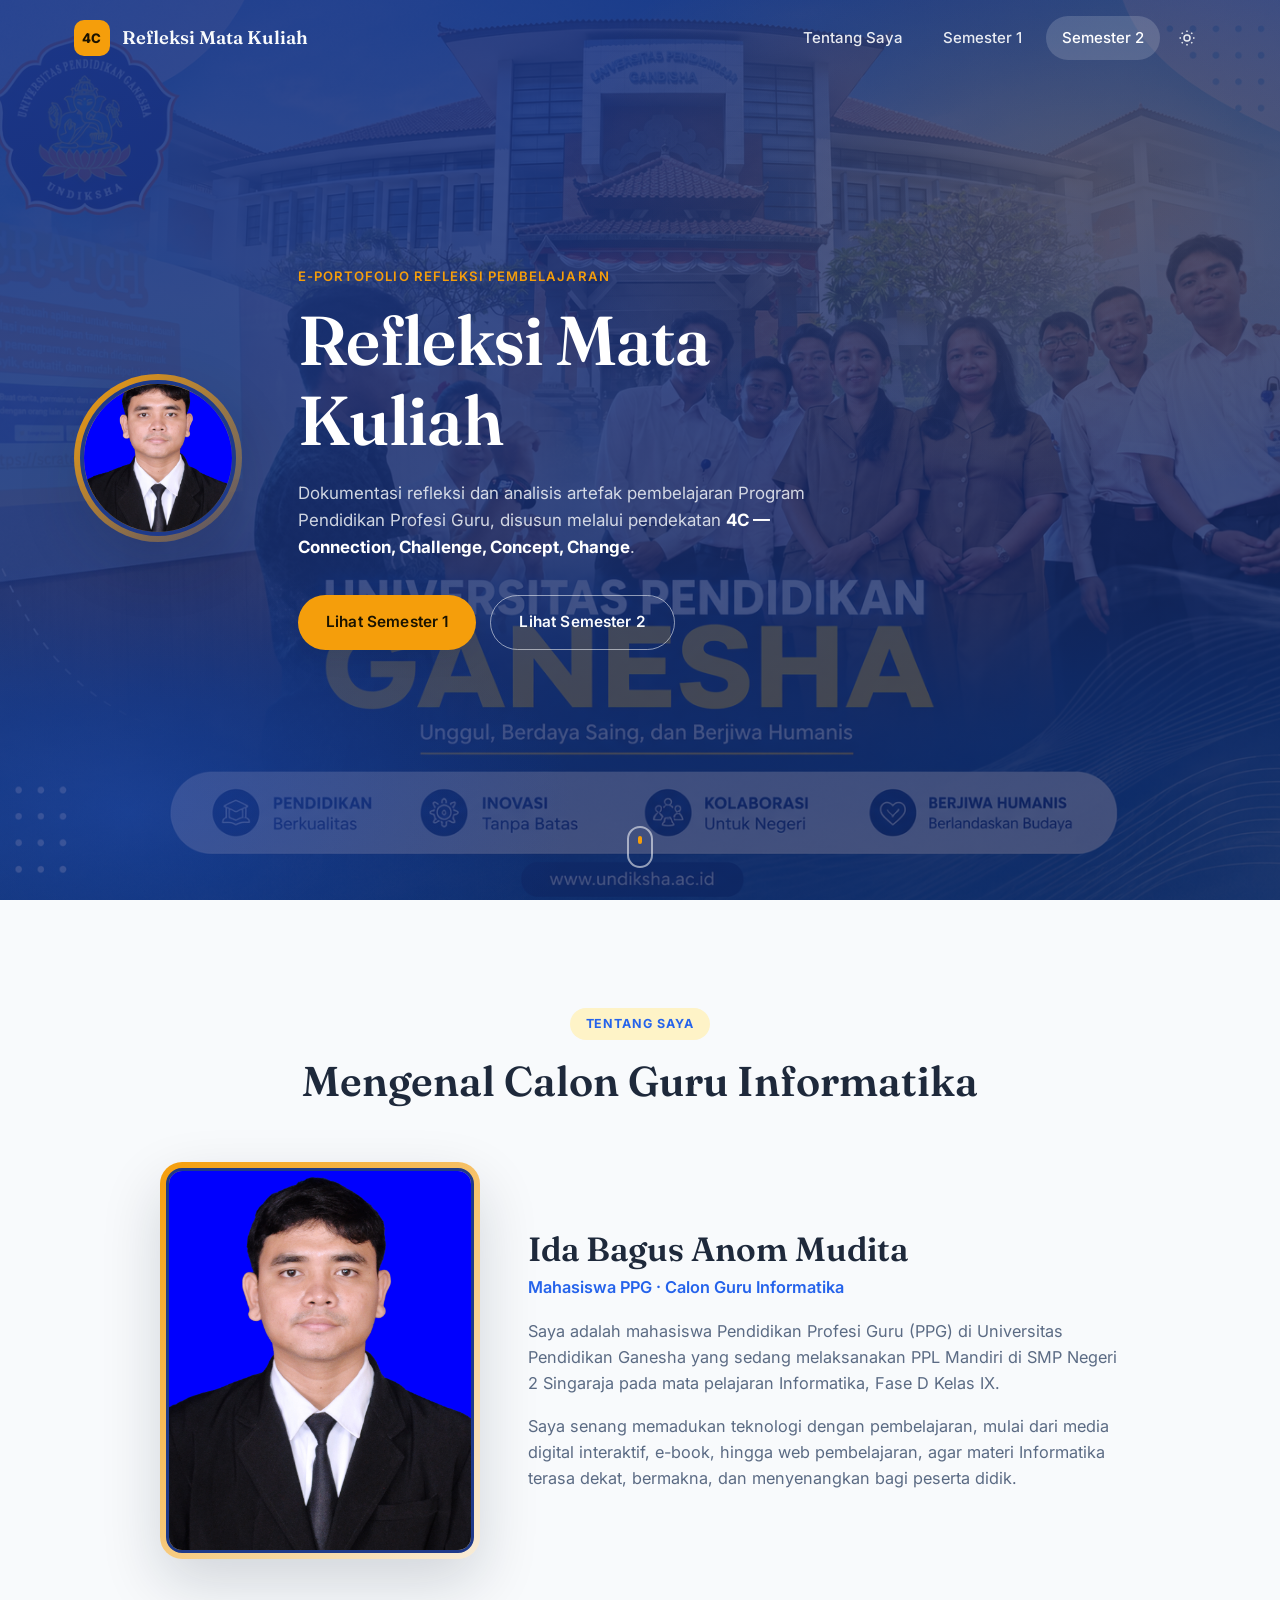
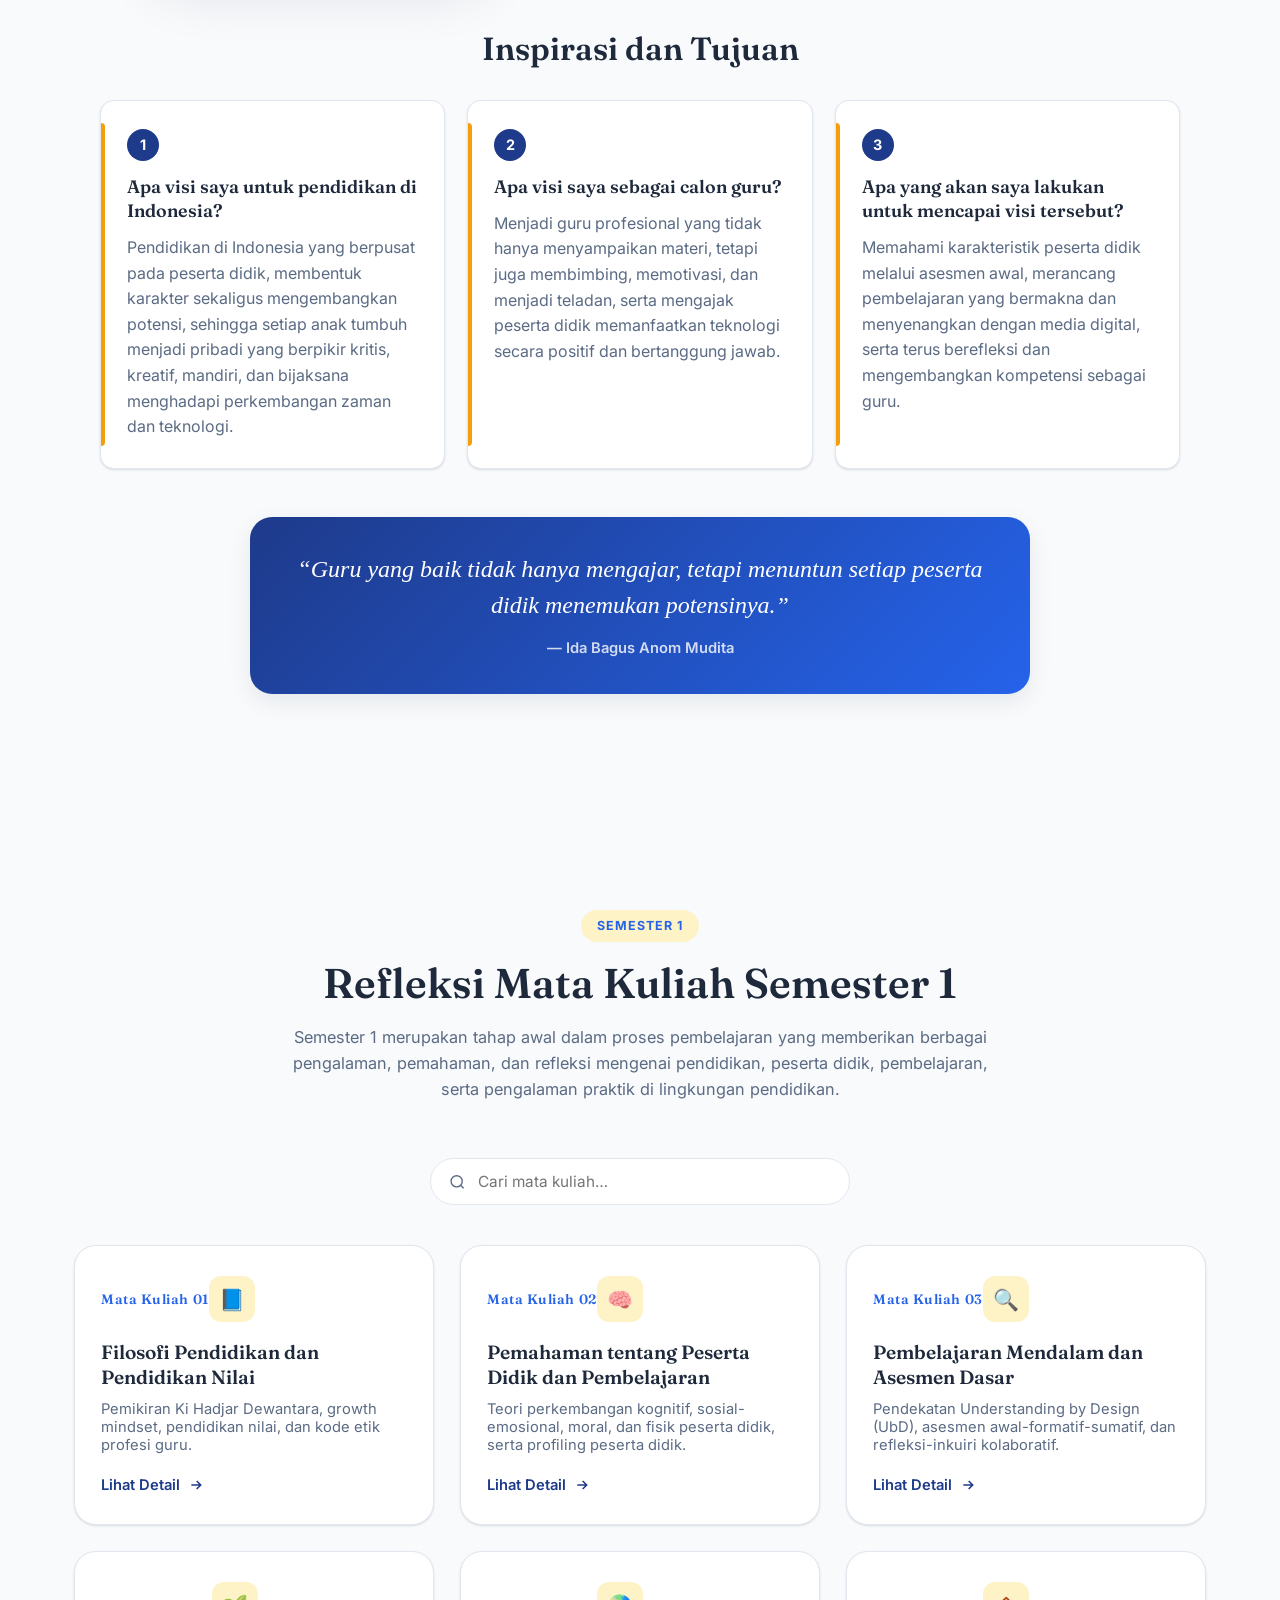
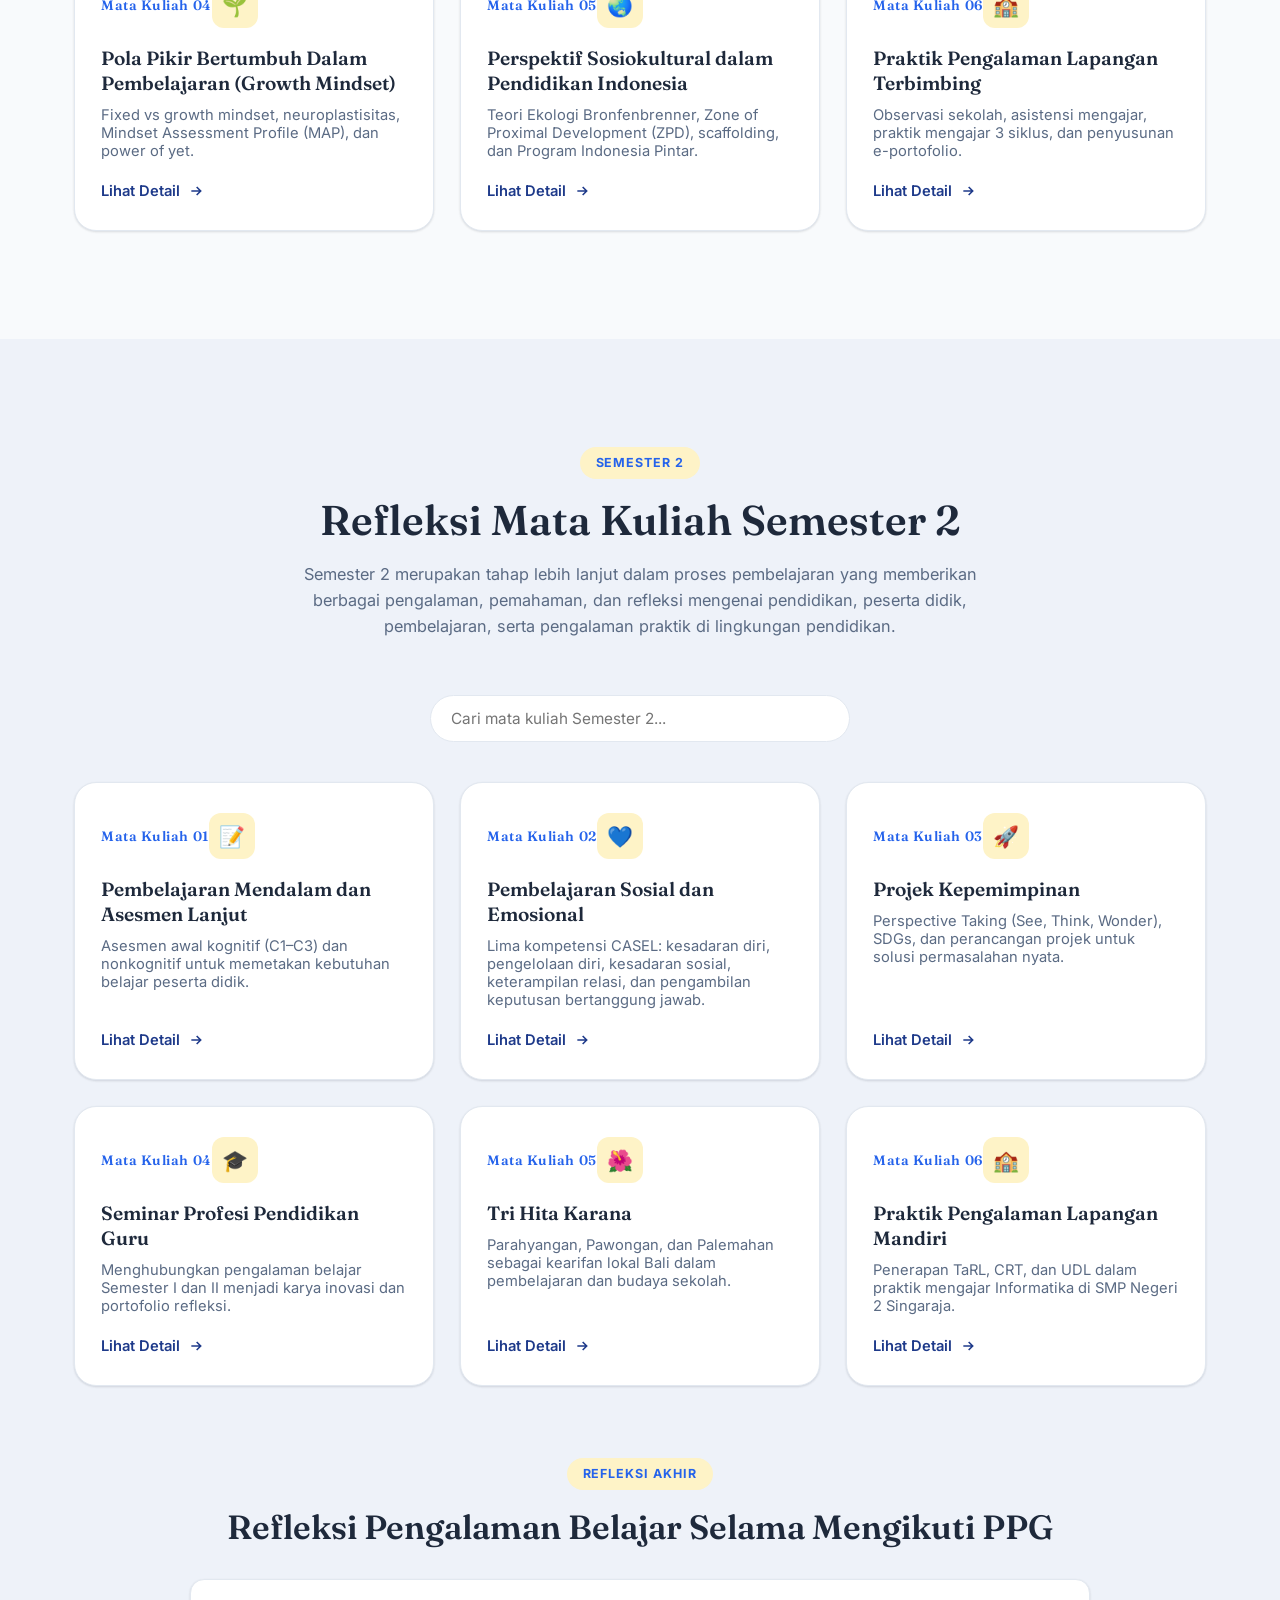
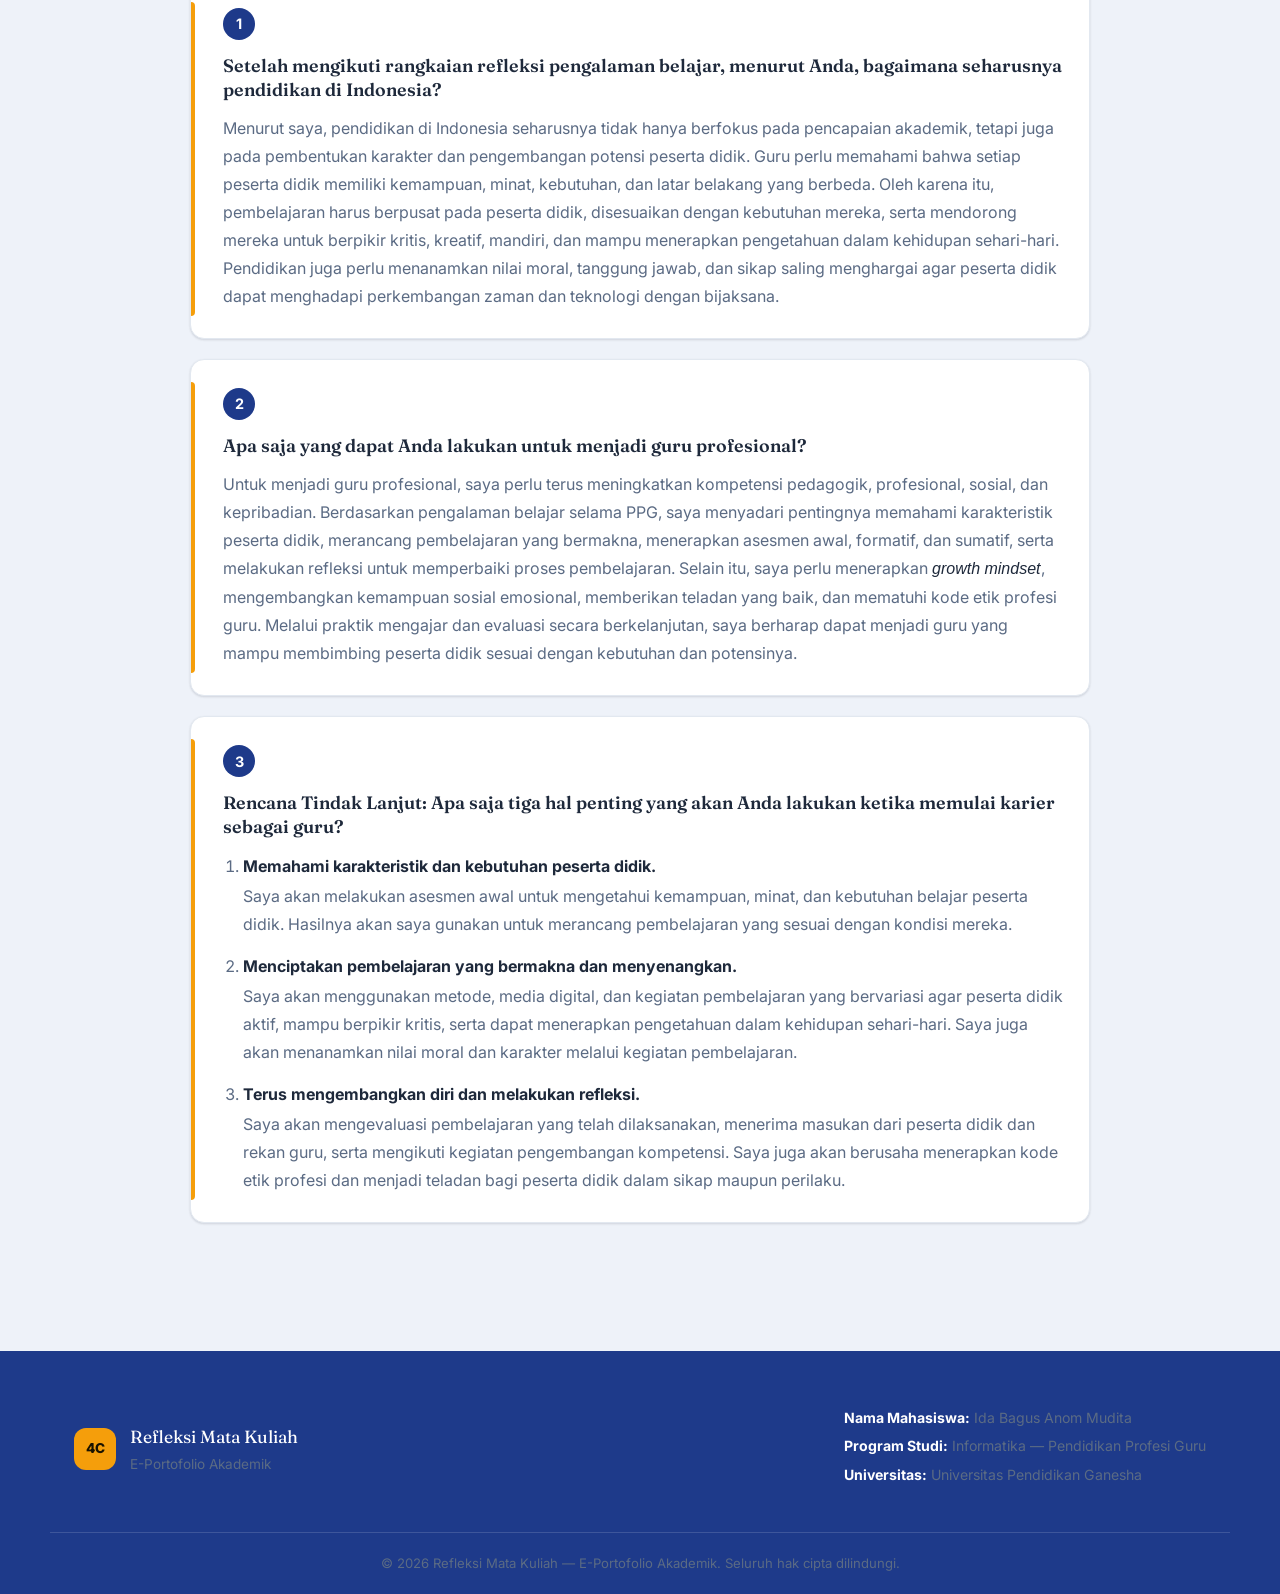
==== commit afca057d: "update terbaru" ====
--- a/index.html
+++ b/index.html
@@ -43,6 +43,7 @@
             </a>
 
             <nav class="navbar__nav" id="navbarNav" aria-label="Navigasi utama">
+                <a href="#tentang" class="navbar__link" data-nav-link data-target="tentang">Tentang Saya</a>
                 <a href="#semester1" class="navbar__link" data-nav-link data-target="semester1">Semester 1</a>
                 <a href="#semester2" class="navbar__link" data-nav-link data-target="semester2">Semester 2</a>
                 <button type="button" class="theme-toggle" id="themeToggle" aria-label="Ubah tampilan gelap/terang" title="Mode gelap/terang">
@@ -58,6 +59,7 @@
 
         <!-- Mobile menu -->
         <nav class="mobile-menu" id="mobileMenu" aria-label="Navigasi mobile">
+            <a href="#tentang" class="mobile-menu__link" data-nav-link data-target="tentang">Tentang Saya</a>
             <a href="#semester1" class="mobile-menu__link" data-nav-link data-target="semester1">Semester 1</a>
             <a href="#semester2" class="mobile-menu__link" data-nav-link data-target="semester2">Semester 2</a>
         </nav>
@@ -98,6 +100,83 @@
             <a href="#semester1" class="hero__scroll-cue" data-nav-link data-target="semester1" aria-label="Gulir ke bawah">
                 <span></span>
             </a>
+        </section>
+
+        <!-- ============================================================
+             TENTANG SAYA (setelah jumbotron, sebelum Semester 1)
+             Ganti teks di bagian ini sesuai dirimu. Foto: assets/images/profile.jpg
+             ============================================================ -->
+        <section class="about" id="tentang">
+            <div class="container">
+                <div class="section-heading" data-reveal>
+                    <span class="section-heading__eyebrow">Tentang Saya</span>
+                    <h2 class="section-heading__title">Mengenal Calon Guru Informatika</h2>
+                </div>
+
+                <div class="about__profile" data-reveal>
+                    <div class="about__photo">
+                        <!-- GANTI FOTO: assets/images/profile.jpg -->
+                        <img src="assets/images/profile.jpg" alt="Foto Ida Bagus Anom Mudita" class="about__photo-img" onerror="this.src='data:image/svg+xml,%3Csvg xmlns=%22http://www.w3.org/2000/svg%22 viewBox=%220 0 400 480%22%3E%3Crect width=%22400%22 height=%22480%22 fill=%22%23274690%22/%3E%3Ctext x=%2250%25%22 y=%2255%25%22 font-family=%22sans-serif%22 font-size=%22120%22 fill=%22%23fff%22 text-anchor=%22middle%22%3E%F0%9F%91%A4%3C/text%3E%3C/svg%3E'">
+                    </div>
+                    <div class="about__text">
+                        <h3 class="about__name">Ida Bagus Anom Mudita</h3>
+                        <p class="about__role">Mahasiswa PPG &middot; Calon Guru Informatika</p>
+                        <!-- GANTI DESKRIPSI DIRI DI BAWAH INI -->
+                        <p>
+                            Saya adalah mahasiswa Pendidikan Profesi Guru (PPG) di Universitas Pendidikan Ganesha
+                            yang sedang melaksanakan PPL Mandiri di SMP Negeri 2 Singaraja pada mata pelajaran
+                            Informatika, Fase D Kelas IX.
+                        </p>
+                        <p>
+                            Saya senang memadukan teknologi dengan pembelajaran, mulai dari media digital interaktif,
+                            e-book, hingga web pembelajaran, agar materi Informatika terasa dekat, bermakna, dan
+                            menyenangkan bagi peserta didik.
+                        </p>
+                    </div>
+                </div>
+
+                <div class="about__vision" data-reveal>
+                    <h3 class="about__vision-heading">Inspirasi dan Tujuan</h3>
+                    <div class="vision-grid">
+                        <article class="vision-card">
+                            <span class="vision-card__num">1</span>
+                            <h4 class="vision-card__q">Apa visi saya untuk pendidikan di Indonesia?</h4>
+                            <!-- GANTI JAWABAN -->
+                            <p>
+                                Pendidikan di Indonesia yang berpusat pada peserta didik, membentuk karakter sekaligus
+                                mengembangkan potensi, sehingga setiap anak tumbuh menjadi pribadi yang berpikir kritis,
+                                kreatif, mandiri, dan bijaksana menghadapi perkembangan zaman dan teknologi.
+                            </p>
+                        </article>
+                        <article class="vision-card">
+                            <span class="vision-card__num">2</span>
+                            <h4 class="vision-card__q">Apa visi saya sebagai calon guru?</h4>
+                            <!-- GANTI JAWABAN -->
+                            <p>
+                                Menjadi guru profesional yang tidak hanya menyampaikan materi, tetapi juga membimbing,
+                                memotivasi, dan menjadi teladan, serta mengajak peserta didik memanfaatkan teknologi
+                                secara positif dan bertanggung jawab.
+                            </p>
+                        </article>
+                        <article class="vision-card">
+                            <span class="vision-card__num">3</span>
+                            <h4 class="vision-card__q">Apa yang akan saya lakukan untuk mencapai visi tersebut?</h4>
+                            <!-- GANTI JAWABAN -->
+                            <p>
+                                Memahami karakteristik peserta didik melalui asesmen awal, merancang pembelajaran yang
+                                bermakna dan menyenangkan dengan media digital, serta terus berefleksi dan
+                                mengembangkan kompetensi sebagai guru.
+                            </p>
+                        </article>
+                    </div>
+
+                    <!-- GANTI KUTIPAN -->
+                    <blockquote class="about__quote">
+                        <p>&ldquo;Guru yang baik tidak hanya mengajar, tetapi menuntun setiap peserta didik menemukan potensinya.&rdquo;</p>
+                        <footer>&mdash; Ida Bagus Anom Mudita</footer>
+                    </blockquote>
+                </div>
+            </div>
         </section>
 
         <!-- ============================================================
@@ -171,7 +250,46 @@
                     Tidak ada mata kuliah yang cocok dengan pencarianmu.
                 </p>
 
-               
+                <!-- ============================================================
+                     REFLEKSI PENGALAMAN BELAJAR SELAMA MENGIKUTI PPG
+                     ============================================================ -->
+                <div class="lk3" id="refleksiPpg" data-reveal>
+                    <div class="lk3__head">
+                        <span class="section-heading__eyebrow">Refleksi Akhir</span>
+                        <h3 class="lk3__title">Refleksi Pengalaman Belajar Selama Mengikuti PPG</h3>
+                    </div>
+
+                    <article class="lk3-card">
+                        <span class="lk3-card__num">1</span>
+                        <h4 class="lk3-card__q">Setelah mengikuti rangkaian refleksi pengalaman belajar, menurut Anda, bagaimana seharusnya pendidikan di Indonesia?</h4>
+                        <p>Menurut saya, pendidikan di Indonesia seharusnya tidak hanya berfokus pada pencapaian akademik, tetapi juga pada pembentukan karakter dan pengembangan potensi peserta didik. Guru perlu memahami bahwa setiap peserta didik memiliki kemampuan, minat, kebutuhan, dan latar belakang yang berbeda. Oleh karena itu, pembelajaran harus berpusat pada peserta didik, disesuaikan dengan kebutuhan mereka, serta mendorong mereka untuk berpikir kritis, kreatif, mandiri, dan mampu menerapkan pengetahuan dalam kehidupan sehari-hari. Pendidikan juga perlu menanamkan nilai moral, tanggung jawab, dan sikap saling menghargai agar peserta didik dapat menghadapi perkembangan zaman dan teknologi dengan bijaksana.</p>
+                    </article>
+
+                    <article class="lk3-card">
+                        <span class="lk3-card__num">2</span>
+                        <h4 class="lk3-card__q">Apa saja yang dapat Anda lakukan untuk menjadi guru profesional?</h4>
+                        <p>Untuk menjadi guru profesional, saya perlu terus meningkatkan kompetensi pedagogik, profesional, sosial, dan kepribadian. Berdasarkan pengalaman belajar selama PPG, saya menyadari pentingnya memahami karakteristik peserta didik, merancang pembelajaran yang bermakna, menerapkan asesmen awal, formatif, dan sumatif, serta melakukan refleksi untuk memperbaiki proses pembelajaran. Selain itu, saya perlu menerapkan <em>growth mindset</em>, mengembangkan kemampuan sosial emosional, memberikan teladan yang baik, dan mematuhi kode etik profesi guru. Melalui praktik mengajar dan evaluasi secara berkelanjutan, saya berharap dapat menjadi guru yang mampu membimbing peserta didik sesuai dengan kebutuhan dan potensinya.</p>
+                    </article>
+
+                    <article class="lk3-card">
+                        <span class="lk3-card__num">3</span>
+                        <h4 class="lk3-card__q">Rencana Tindak Lanjut: Apa saja tiga hal penting yang akan Anda lakukan ketika memulai karier sebagai guru?</h4>
+                        <ol class="lk3-steps">
+                            <li>
+                                <strong>Memahami karakteristik dan kebutuhan peserta didik.</strong>
+                                Saya akan melakukan asesmen awal untuk mengetahui kemampuan, minat, dan kebutuhan belajar peserta didik. Hasilnya akan saya gunakan untuk merancang pembelajaran yang sesuai dengan kondisi mereka.
+                            </li>
+                            <li>
+                                <strong>Menciptakan pembelajaran yang bermakna dan menyenangkan.</strong>
+                                Saya akan menggunakan metode, media digital, dan kegiatan pembelajaran yang bervariasi agar peserta didik aktif, mampu berpikir kritis, serta dapat menerapkan pengetahuan dalam kehidupan sehari-hari. Saya juga akan menanamkan nilai moral dan karakter melalui kegiatan pembelajaran.
+                            </li>
+                            <li>
+                                <strong>Terus mengembangkan diri dan melakukan refleksi.</strong>
+                                Saya akan mengevaluasi pembelajaran yang telah dilaksanakan, menerima masukan dari peserta didik dan rekan guru, serta mengikuti kegiatan pengembangan kompetensi. Saya juga akan berusaha menerapkan kode etik profesi dan menjadi teladan bagi peserta didik dalam sikap maupun perilaku.
+                            </li>
+                        </ol>
+                    </article>
+                </div>
             </div>
         </section>
 
--- a/style.css
+++ b/style.css
@@ -1093,3 +1093,128 @@
 
     .footer__inner { flex-direction: column; }
 }
+
+
+/* ==================================================================
+   TAMBAHAN — TENTANG SAYA & REFLEKSI PENGALAMAN BELAJAR PPG
+   ================================================================== */
+.about { padding: 108px 0; background: var(--background-color); }
+
+.about__profile {
+    display: grid;
+    grid-template-columns: 320px 1fr;
+    gap: 48px;
+    align-items: center;
+    max-width: 960px;
+    margin: 0 auto 72px;
+}
+.about__photo {
+    border-radius: var(--radius-lg);
+    padding: 6px;
+    background: linear-gradient(135deg, var(--accent-color), rgba(245,158,11,0.15));
+    box-shadow: var(--shadow-lg);
+}
+.about__photo-img {
+    width: 100%;
+    aspect-ratio: 4 / 5;
+    object-fit: cover;
+    border-radius: calc(var(--radius-lg) - 6px);
+    border: 3px solid var(--primary-color);
+}
+.about__name { font-size: clamp(1.6rem, 3vw, 2.1rem); margin-bottom: 6px; }
+.about__role {
+    color: var(--secondary-color);
+    font-weight: 600;
+    margin-bottom: 18px;
+}
+html.theme-dark .about__role { color: #9db4f5; }
+.about__text p { font-size: 1.02rem; }
+
+.about__vision { max-width: 1080px; margin: 0 auto; }
+.about__vision-heading {
+    text-align: center;
+    font-size: clamp(1.5rem, 2.8vw, 2rem);
+    margin-bottom: 32px;
+}
+.vision-grid {
+    display: grid;
+    grid-template-columns: repeat(3, 1fr);
+    gap: 22px;
+}
+.vision-card, .lk3-card {
+    position: relative;
+    background: var(--surface-color);
+    border: 1px solid var(--border-color);
+    border-radius: var(--radius-md);
+    box-shadow: var(--shadow-sm);
+    padding: 28px 26px;
+    transition: transform var(--transition-med), box-shadow var(--transition-med);
+}
+.vision-card:hover, .lk3-card:hover { transform: translateY(-3px); box-shadow: var(--shadow-md); }
+.vision-card::before, .lk3-card::before {
+    content: "";
+    position: absolute;
+    left: 0; top: 22px; bottom: 22px;
+    width: 4px;
+    border-radius: 0 4px 4px 0;
+    background: var(--accent-color);
+}
+.vision-card__num, .lk3-card__num {
+    display: inline-flex;
+    align-items: center;
+    justify-content: center;
+    width: 32px; height: 32px;
+    border-radius: 50%;
+    background: var(--primary-color);
+    color: #fff;
+    font-weight: 700;
+    font-size: 0.9rem;
+    margin-bottom: 14px;
+}
+.vision-card__q, .lk3-card__q {
+    font-size: 1.12rem;
+    line-height: 1.35;
+    margin-bottom: 12px;
+}
+
+.about__quote {
+    margin: 48px auto 0;
+    max-width: 780px;
+    padding: 34px 38px;
+    text-align: center;
+    border-radius: var(--radius-lg);
+    background: linear-gradient(135deg, var(--primary-color), var(--secondary-color));
+    box-shadow: var(--shadow-md);
+}
+.about__quote p {
+    font-family: var(--font-display);
+    font-style: italic;
+    font-size: clamp(1.15rem, 2.2vw, 1.5rem);
+    line-height: 1.5;
+    color: #fff;
+    margin-bottom: 14px;
+}
+.about__quote footer { color: rgba(255,255,255,0.8); font-weight: 600; font-size: 0.92rem; }
+
+/* Refleksi PPG di Semester 2 */
+.lk3 { max-width: 900px; margin: 72px auto 0; }
+.lk3__head { text-align: center; margin-bottom: 32px; }
+.lk3__title { font-size: clamp(1.5rem, 2.8vw, 2.1rem); }
+.lk3-card { margin-bottom: 20px; padding-left: 32px; }
+.lk3-card p { font-size: 1rem; line-height: 1.75; }
+.lk3-card p em { color: var(--text-color); }
+.lk3-steps { margin: 0; padding-left: 20px; color: var(--text-muted); }
+.lk3-steps li { margin-bottom: 14px; line-height: 1.75; }
+.lk3-steps li:last-child { margin-bottom: 0; }
+.lk3-steps strong { display: block; color: var(--text-color); margin-bottom: 2px; }
+
+@media (max-width: 980px) {
+    .vision-grid { grid-template-columns: 1fr; }
+    .about__profile { grid-template-columns: 260px 1fr; gap: 32px; }
+}
+@media (max-width: 760px) {
+    .about { padding: 72px 0; }
+    .about__profile { grid-template-columns: 1fr; text-align: center; }
+    .about__photo { max-width: 260px; margin-inline: auto; }
+    .about__quote { padding: 26px 22px; }
+}
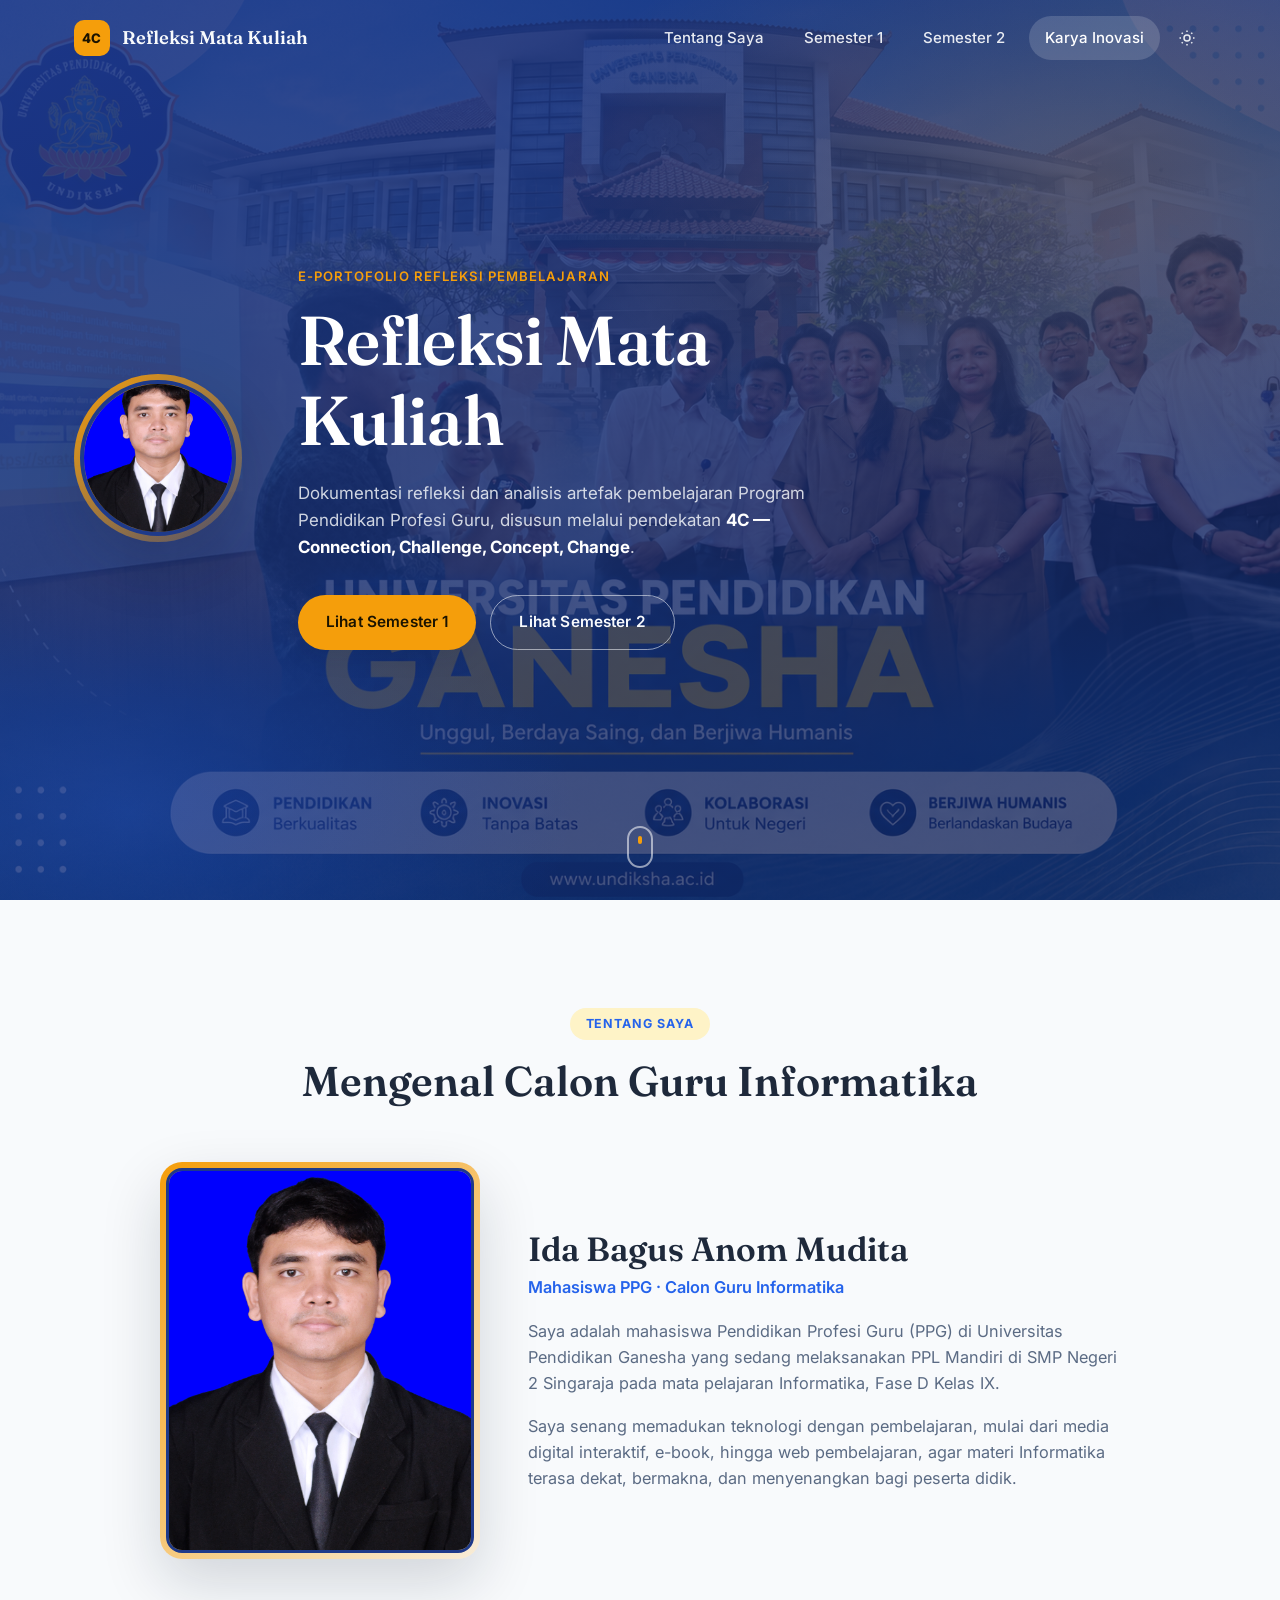
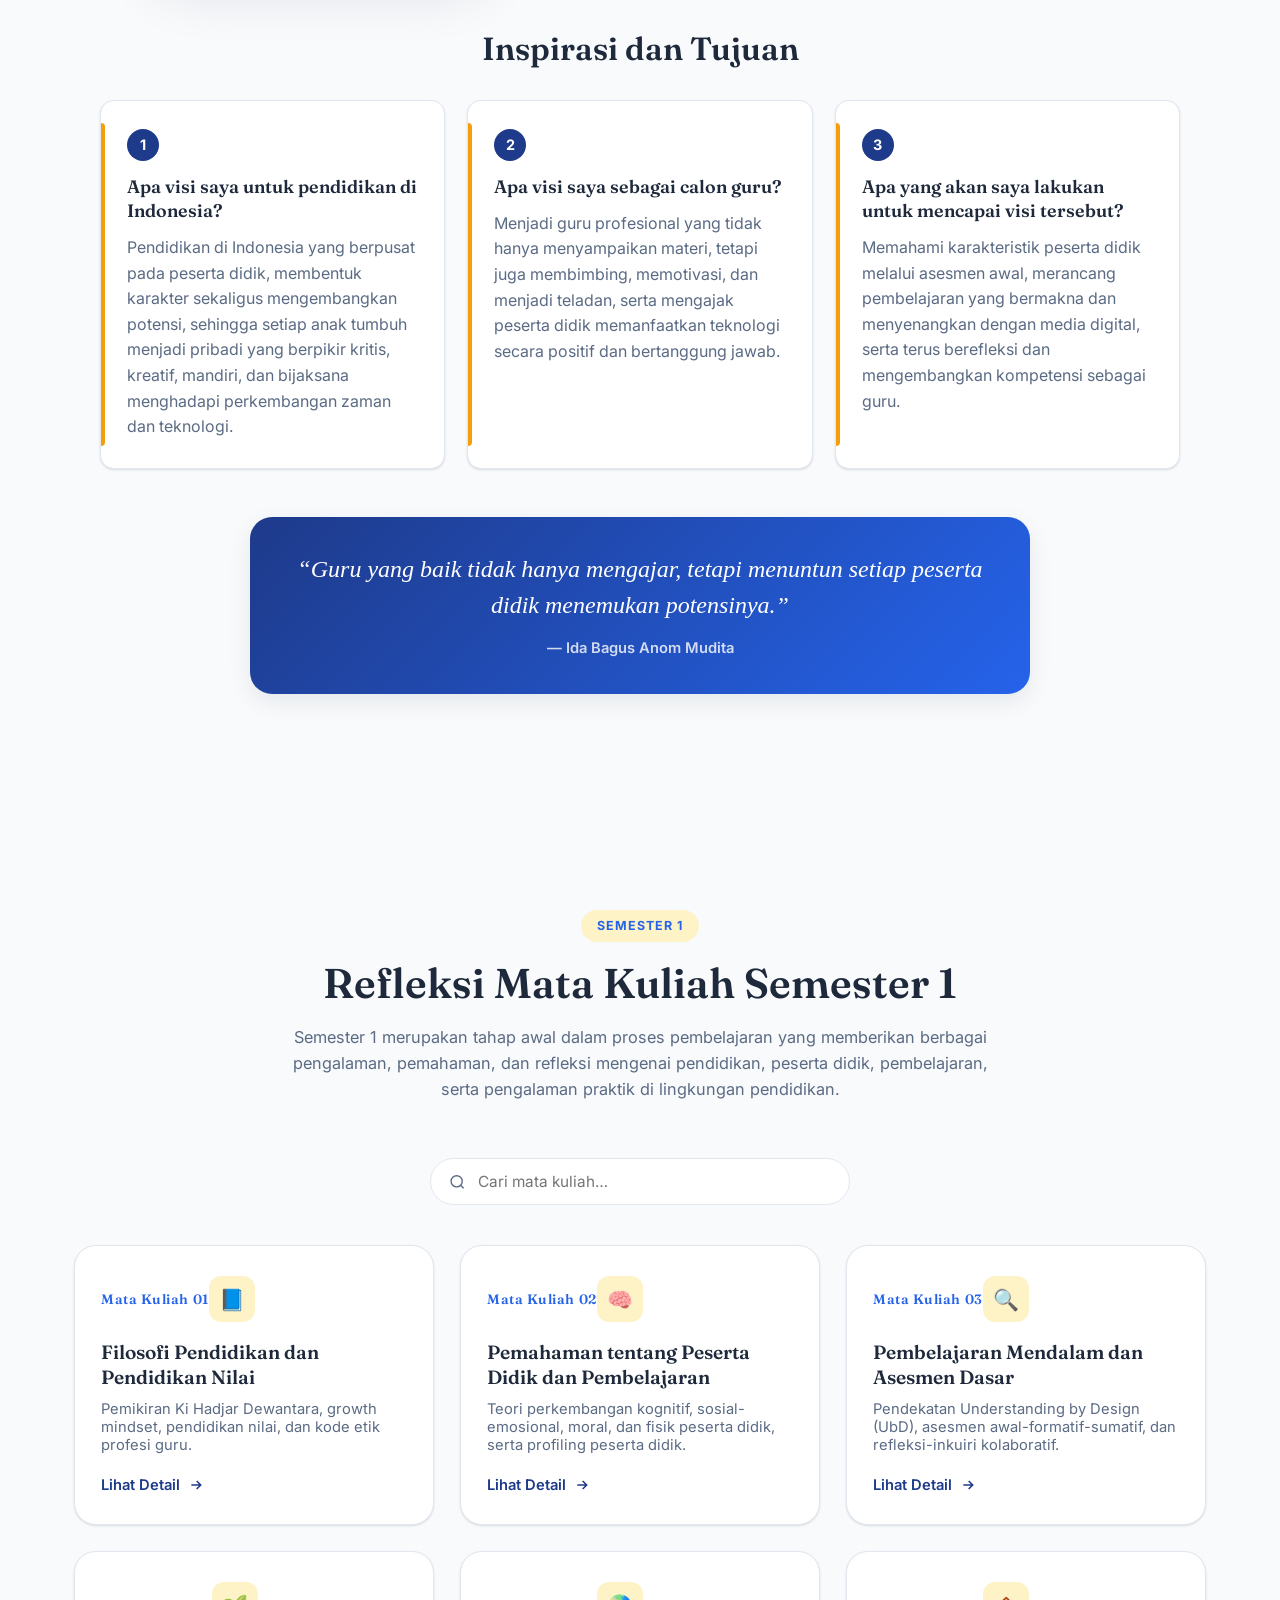
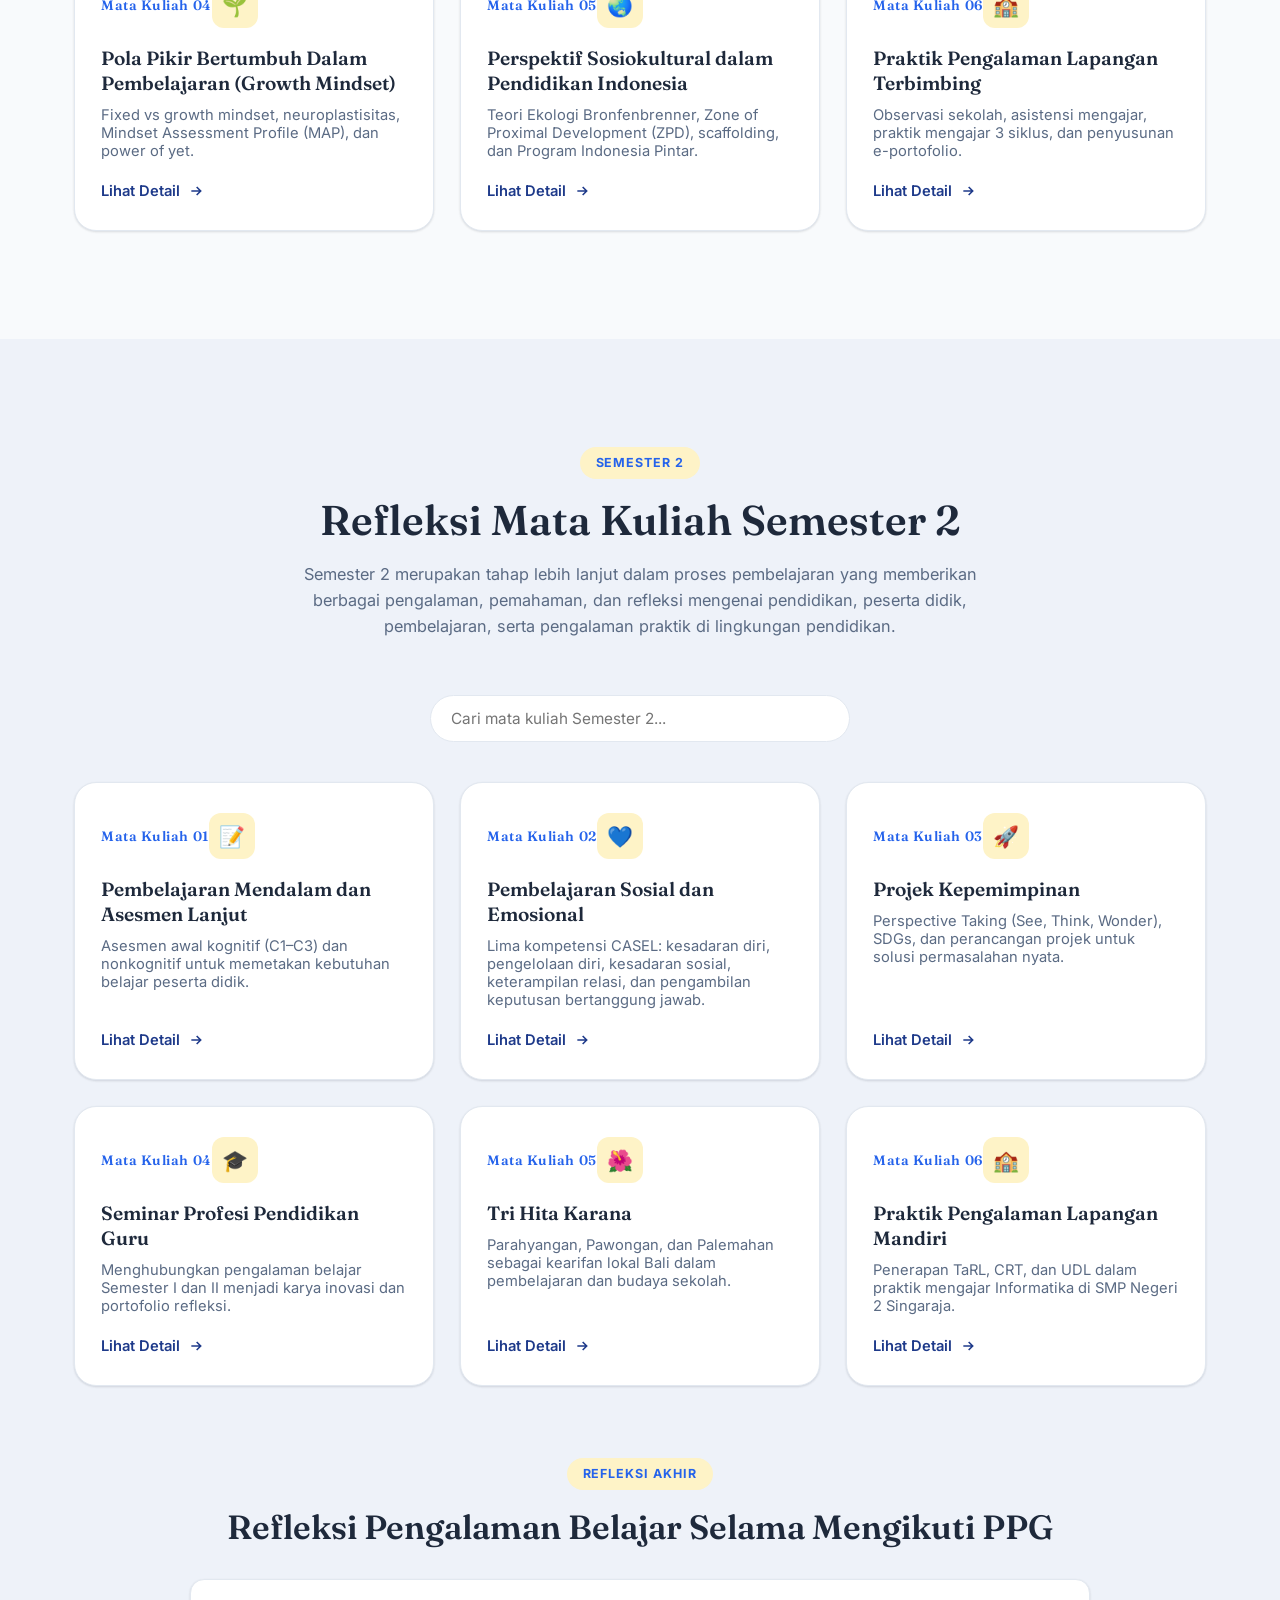
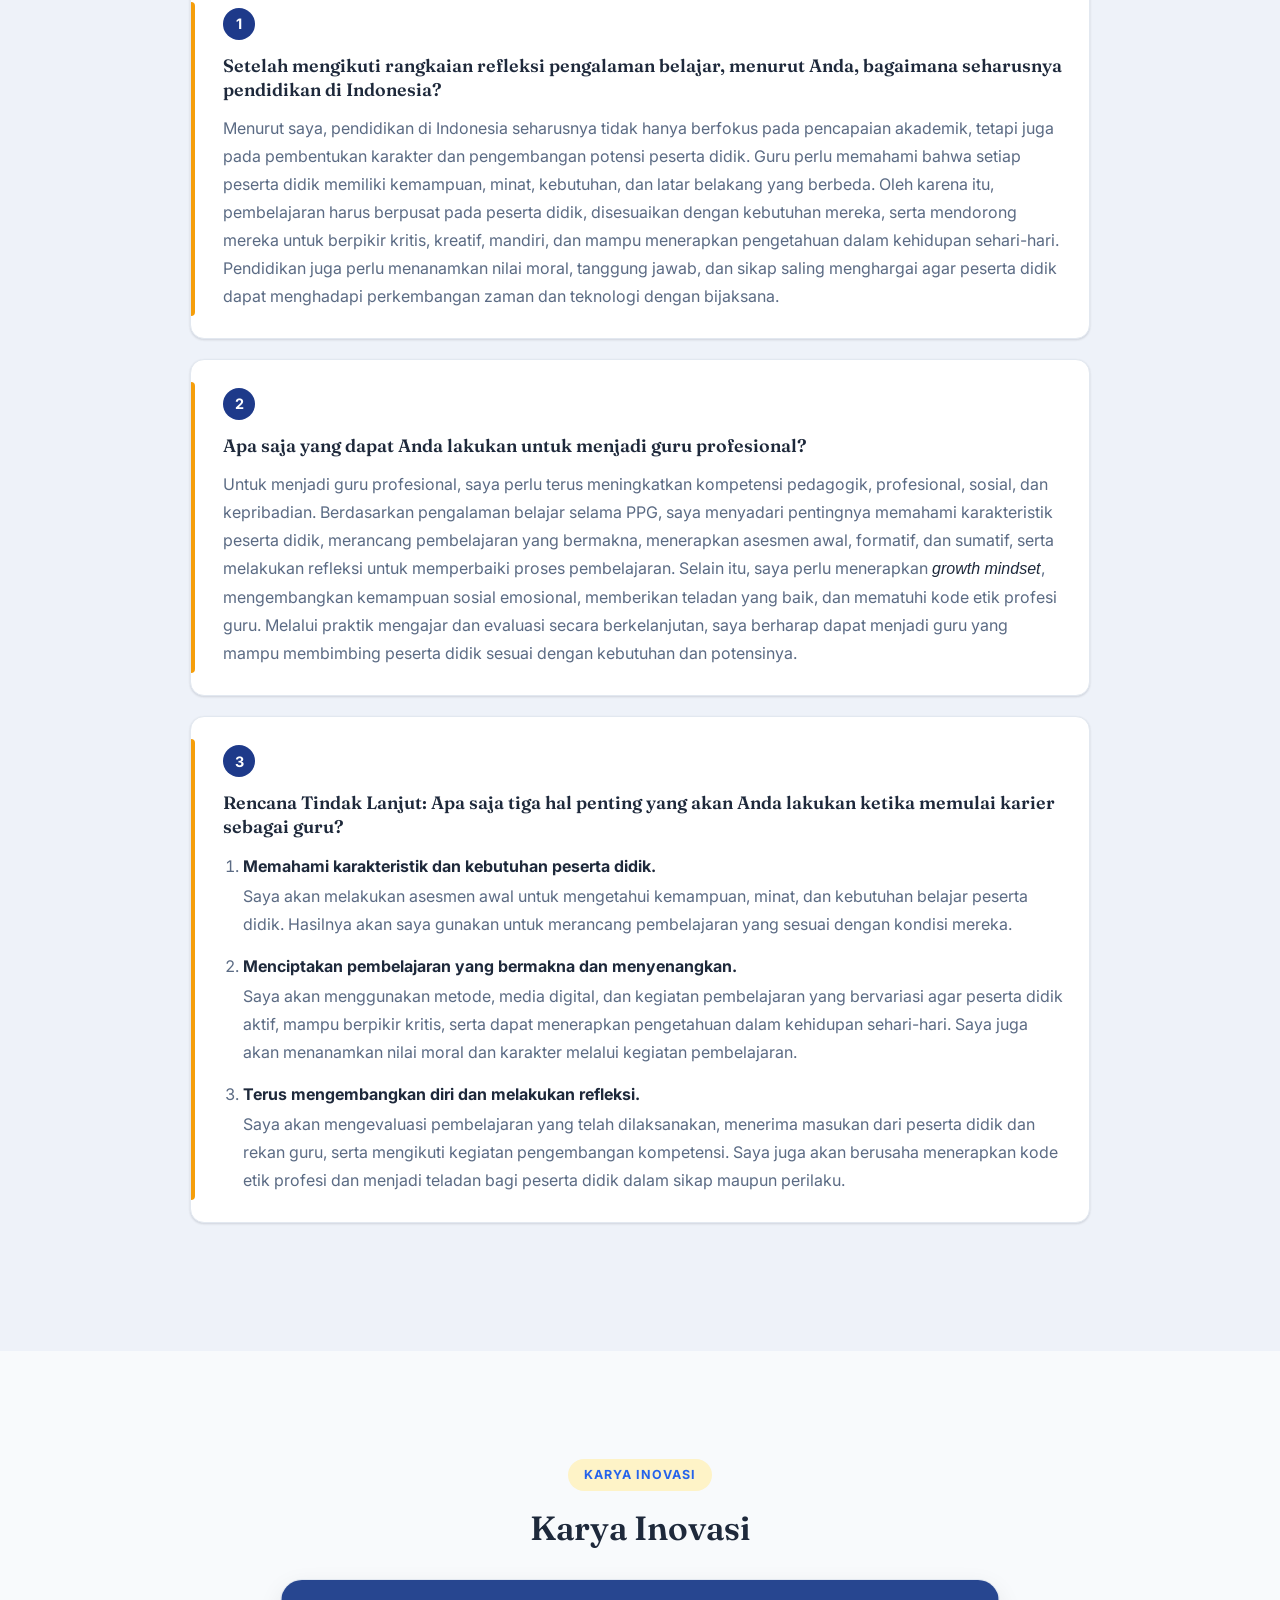
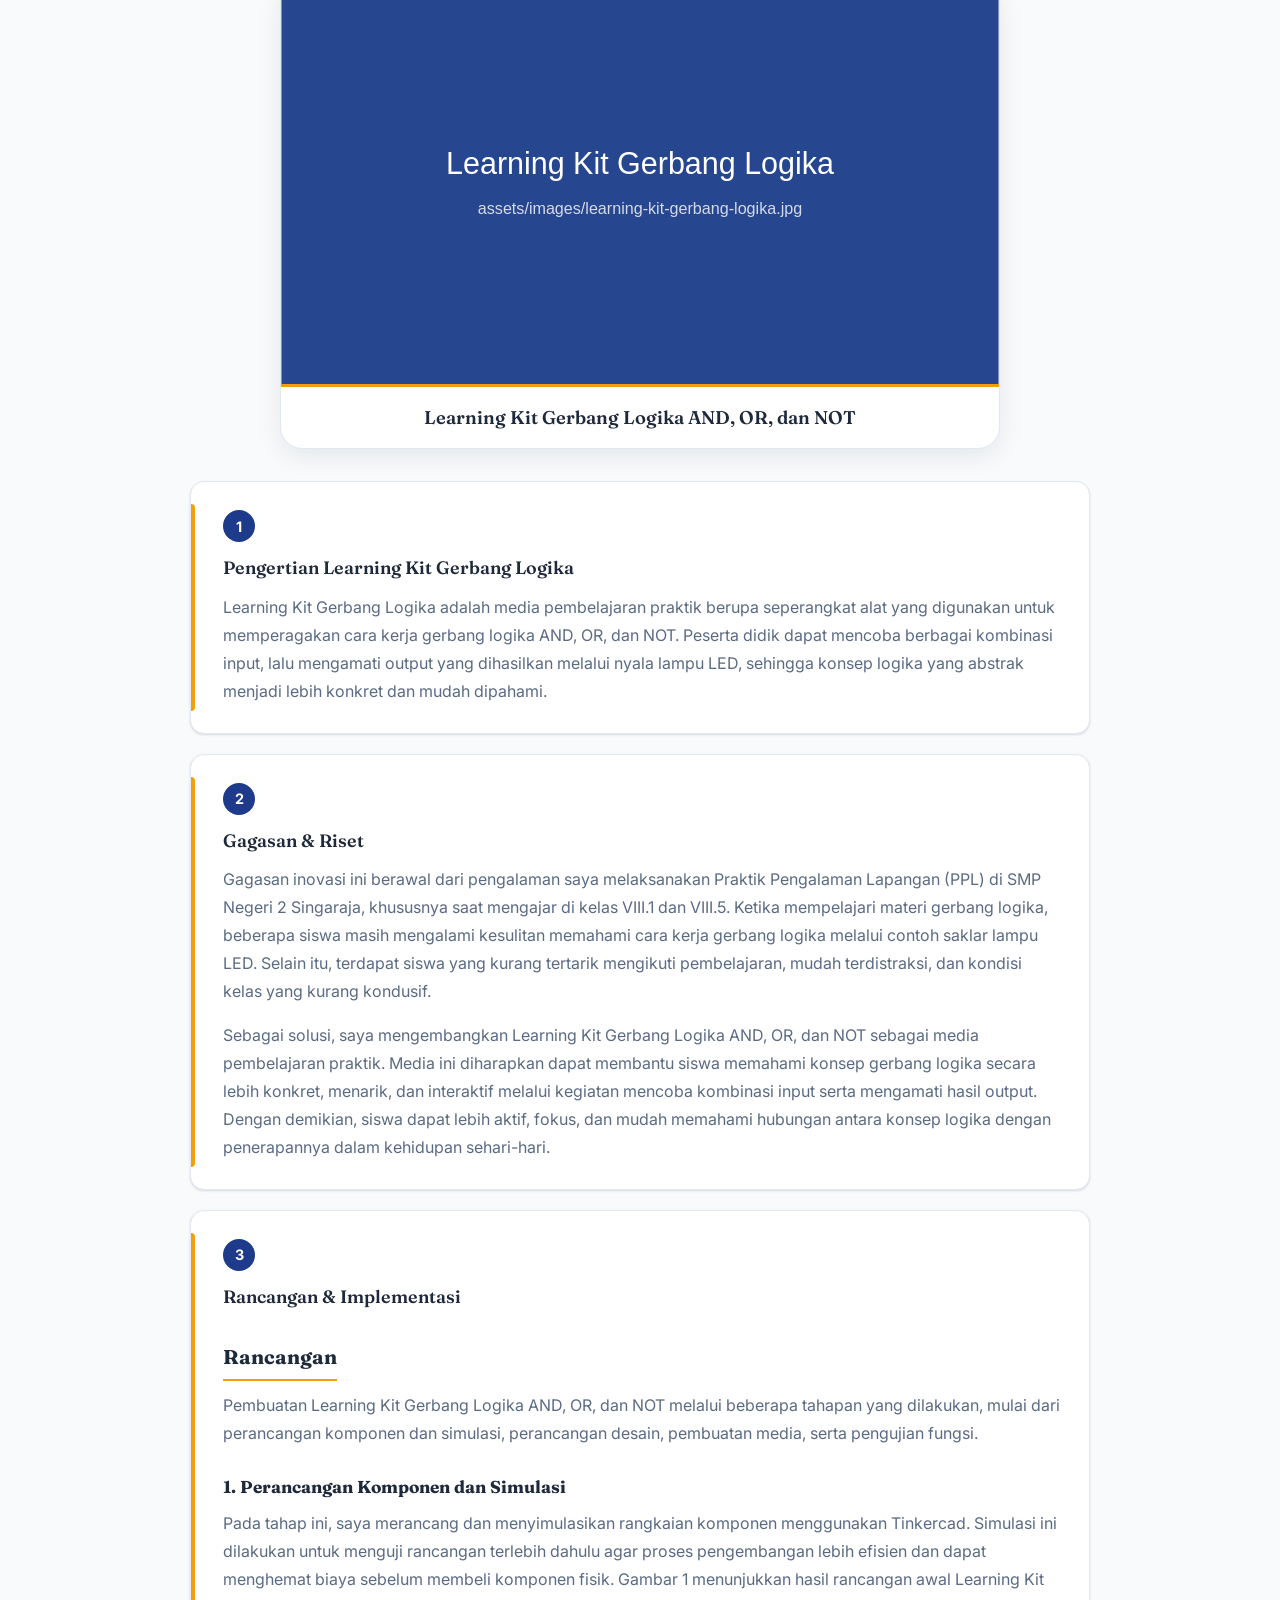
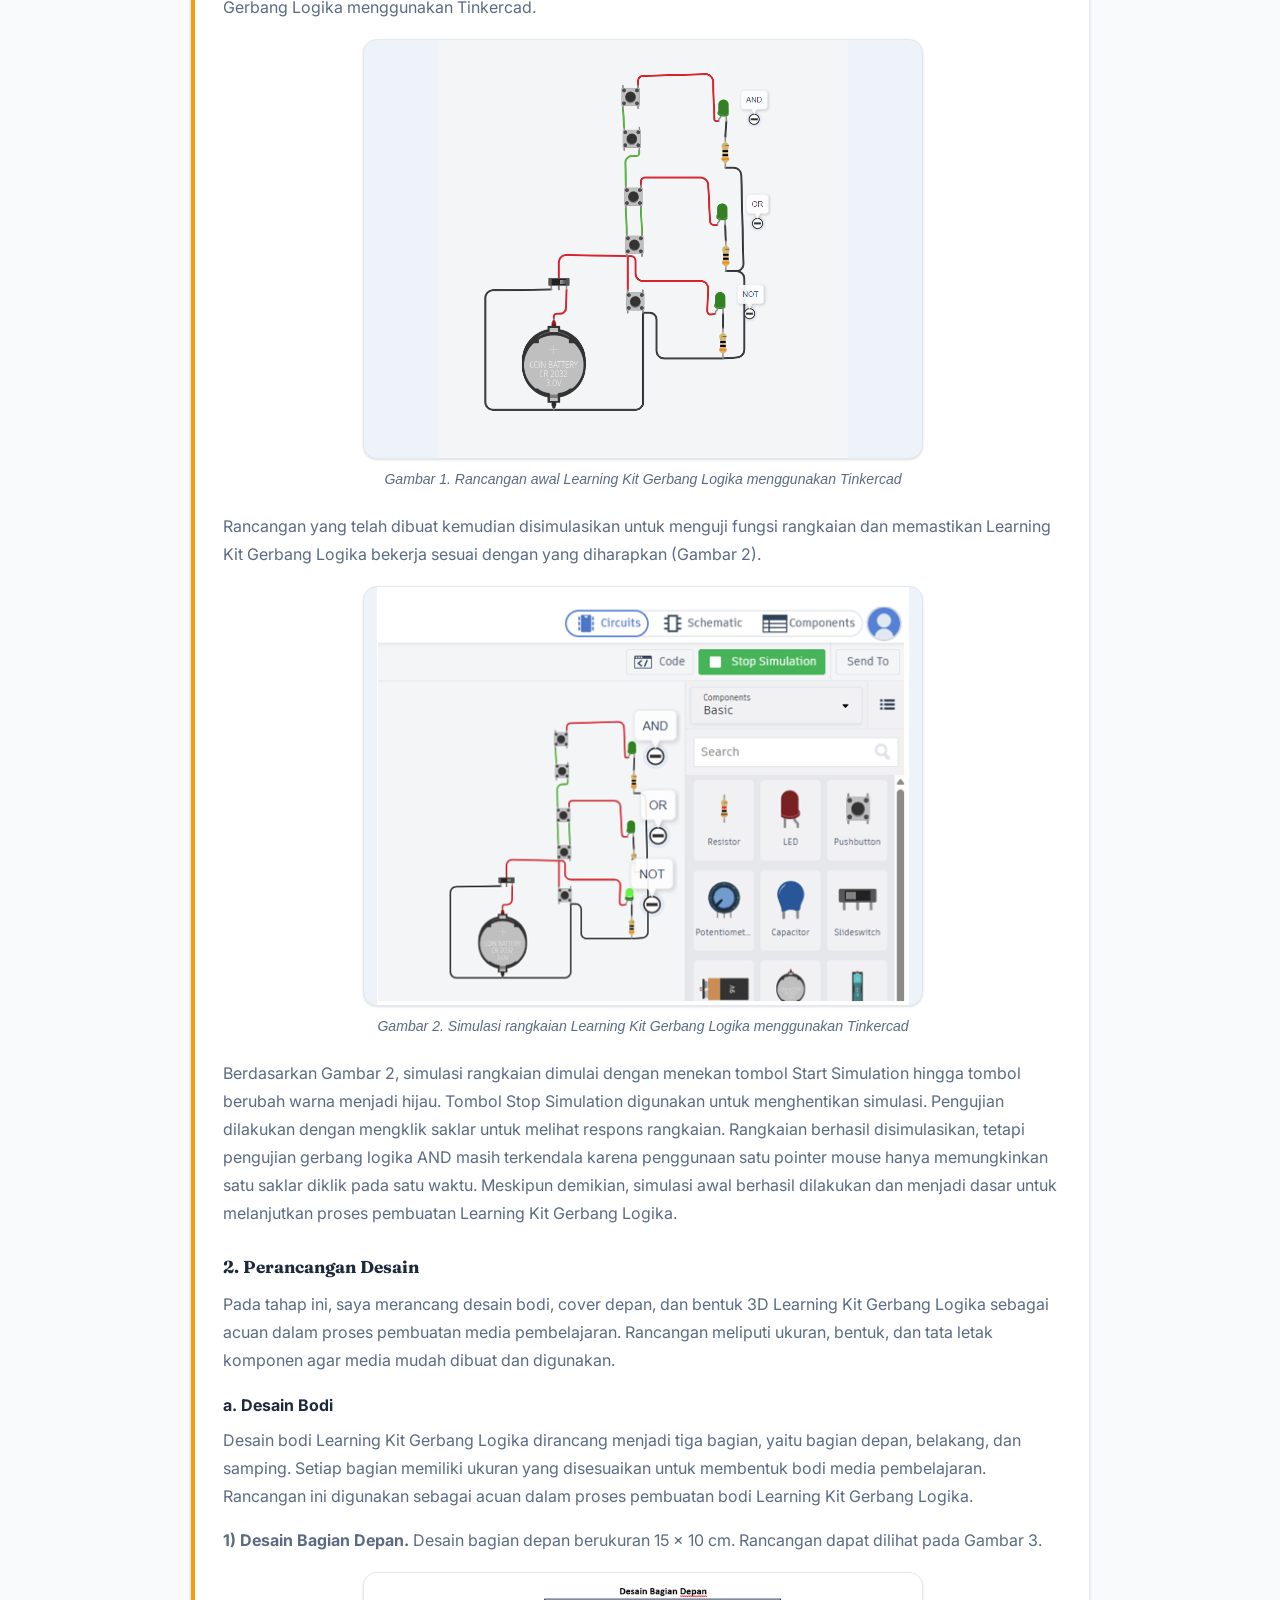
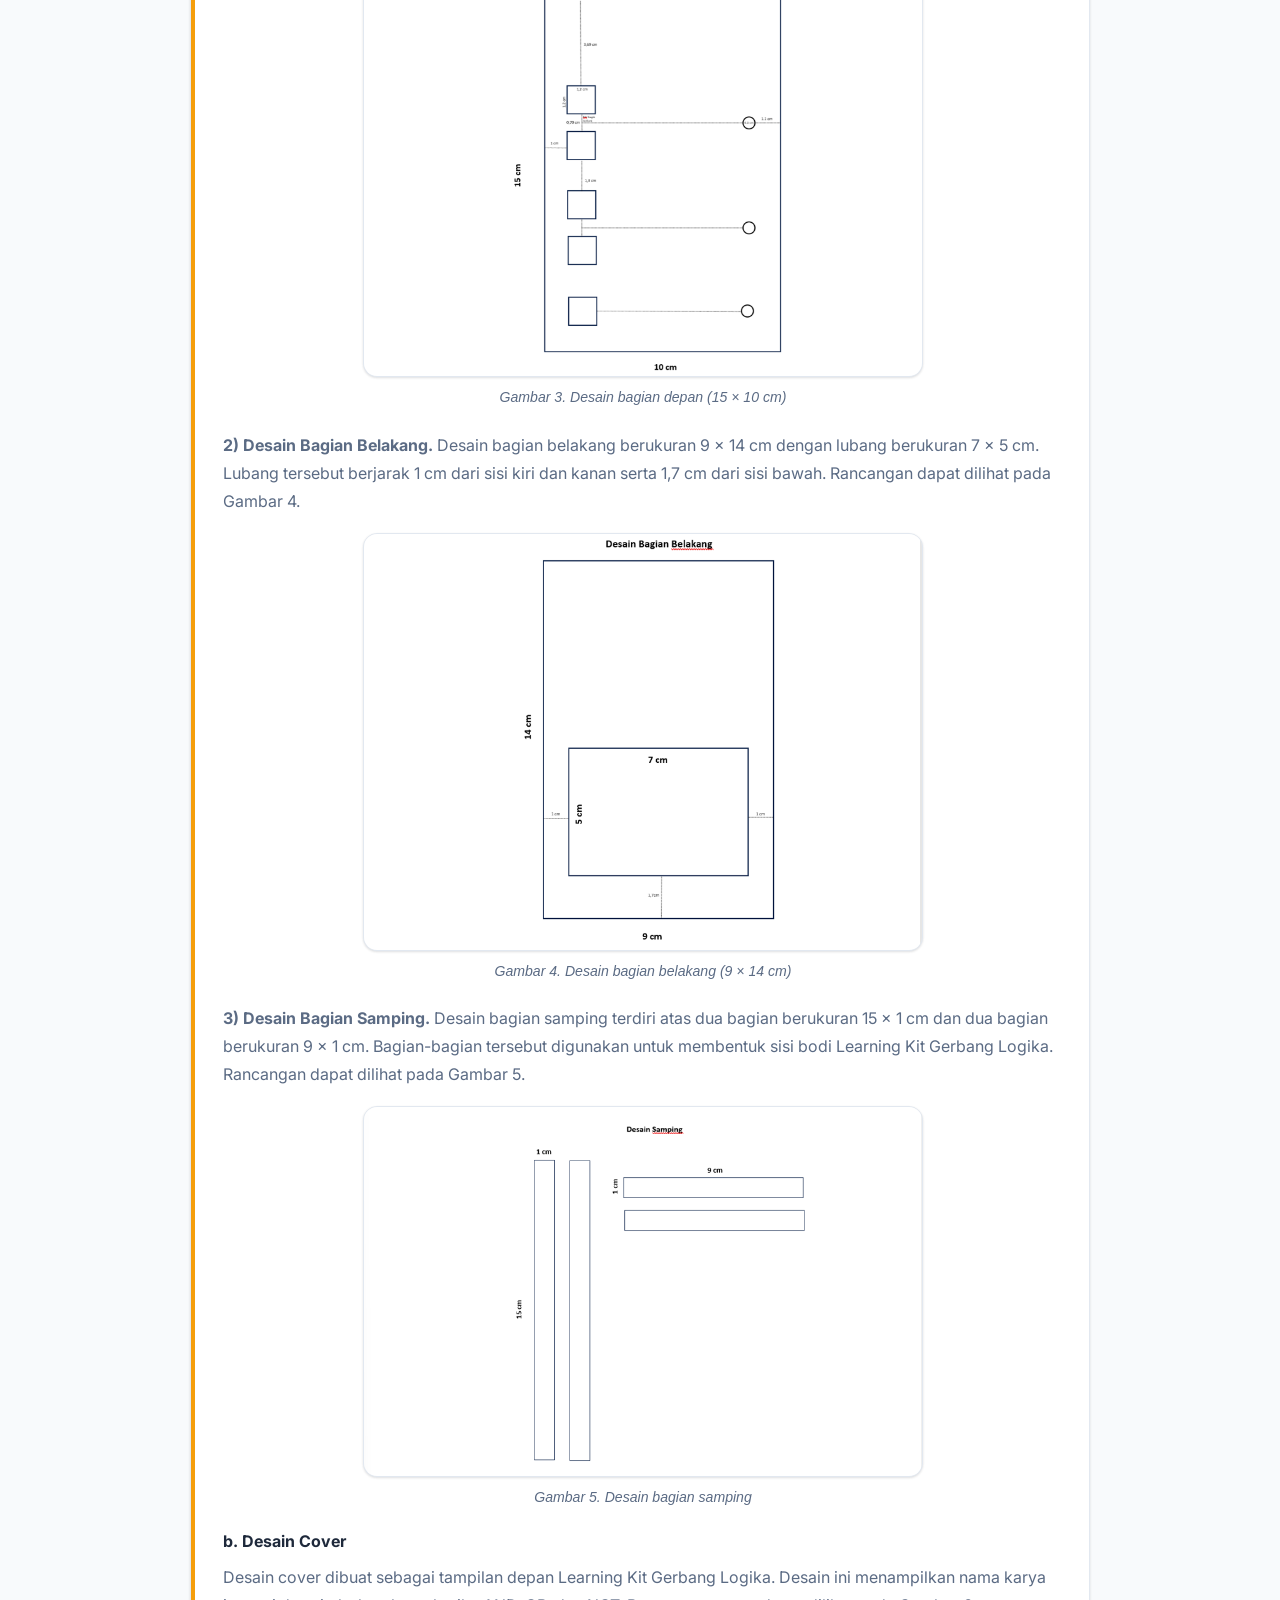
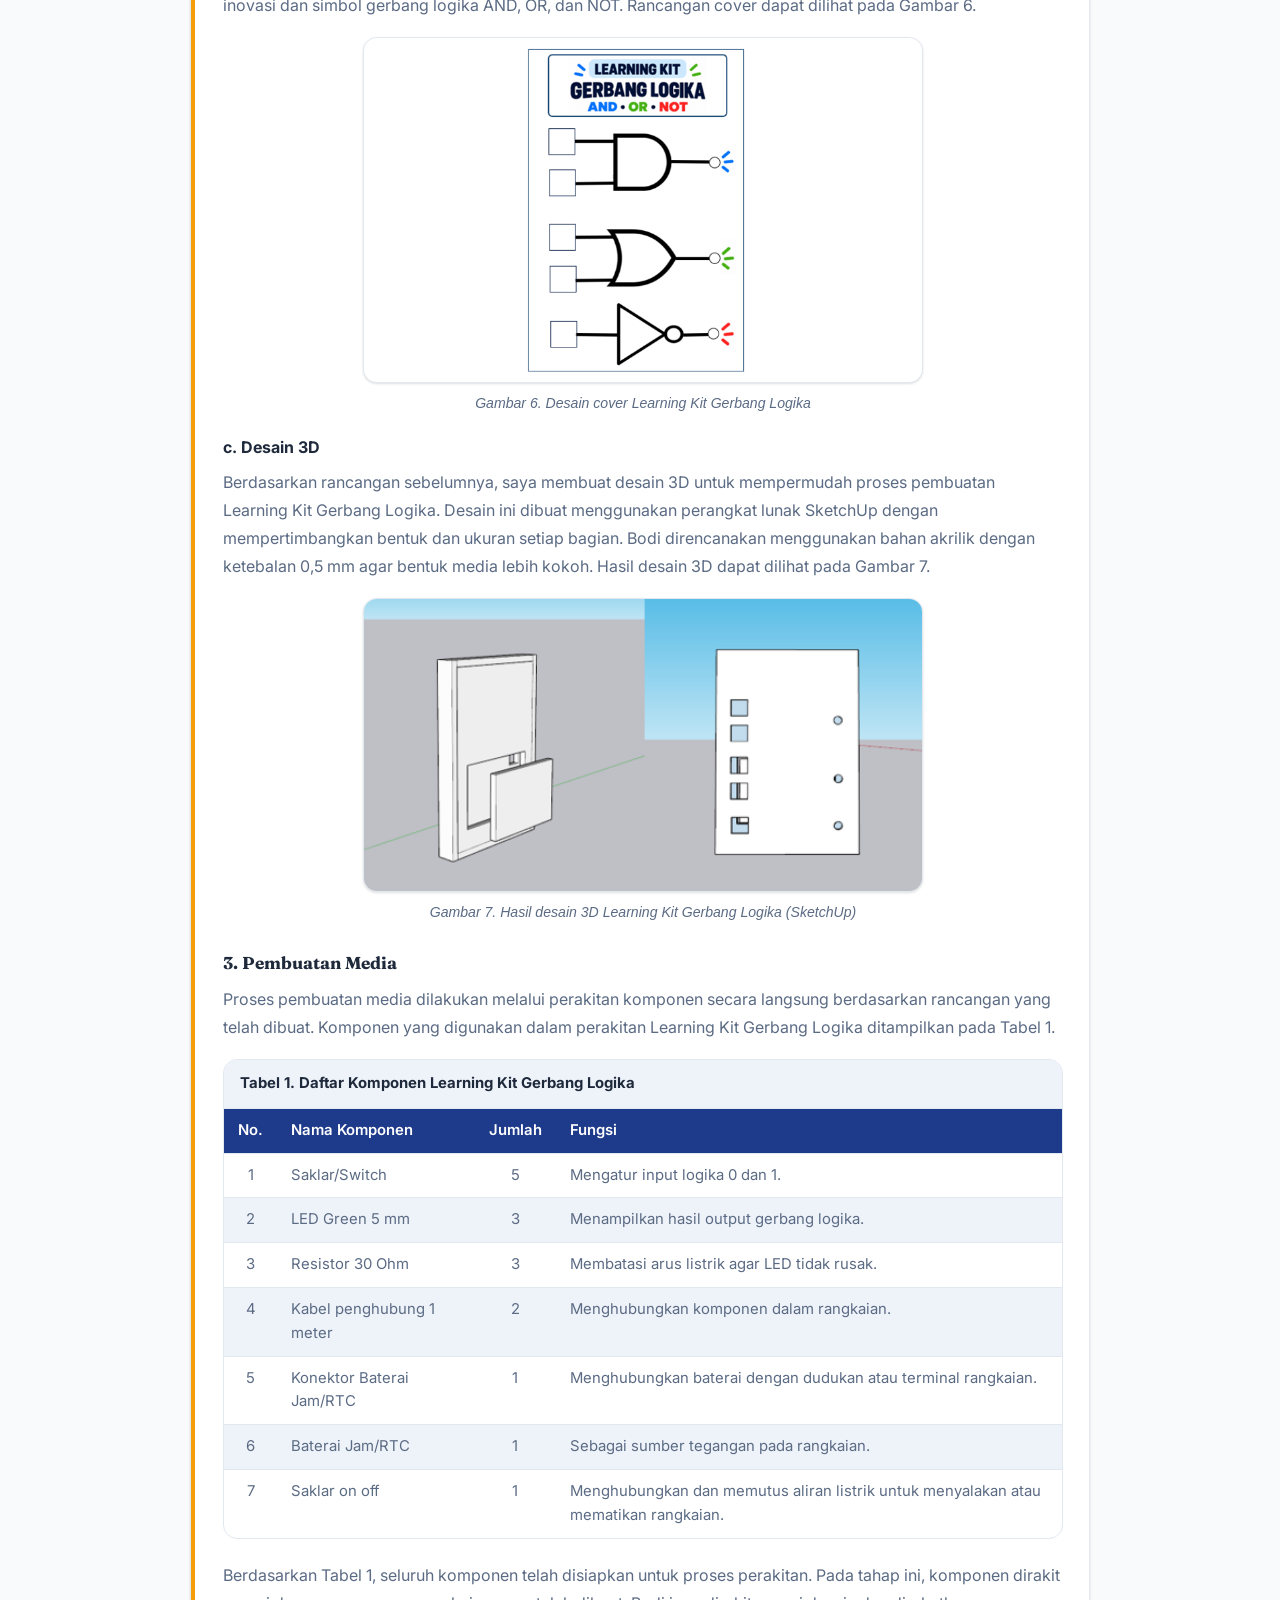
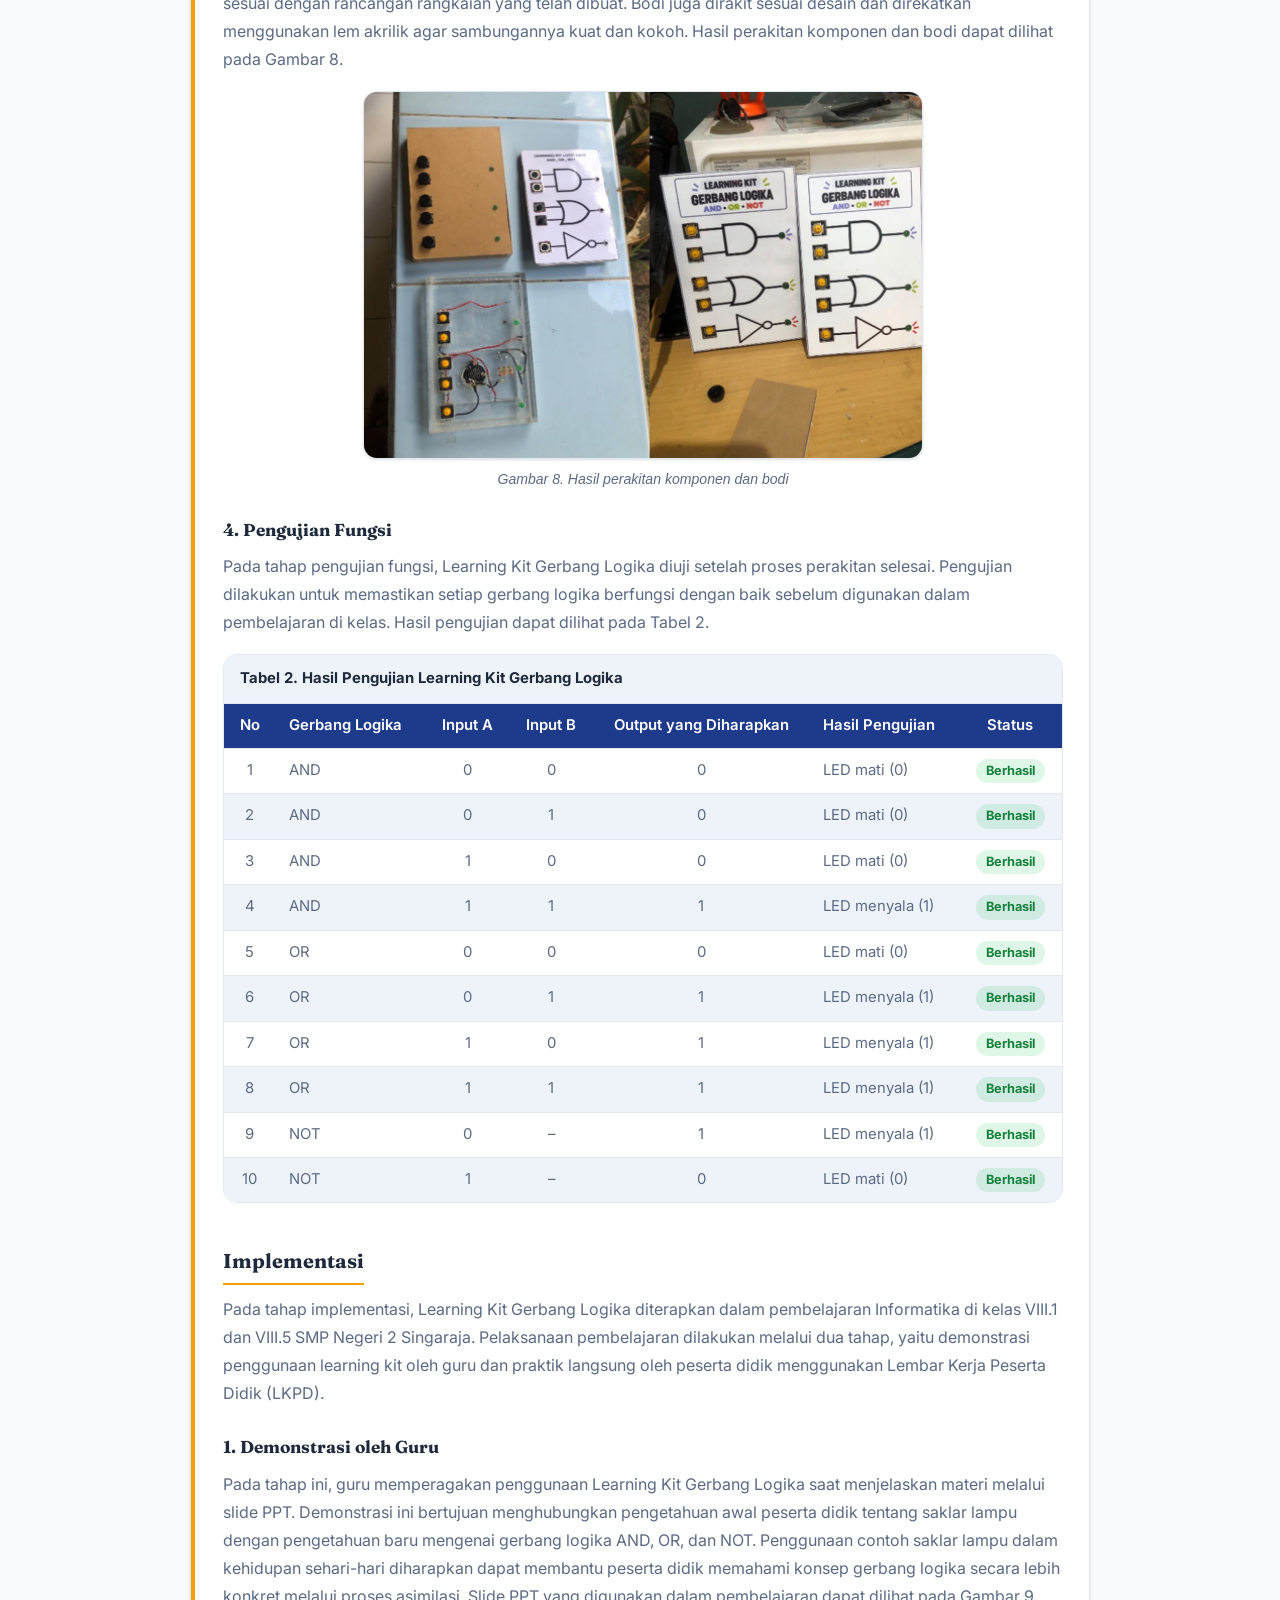
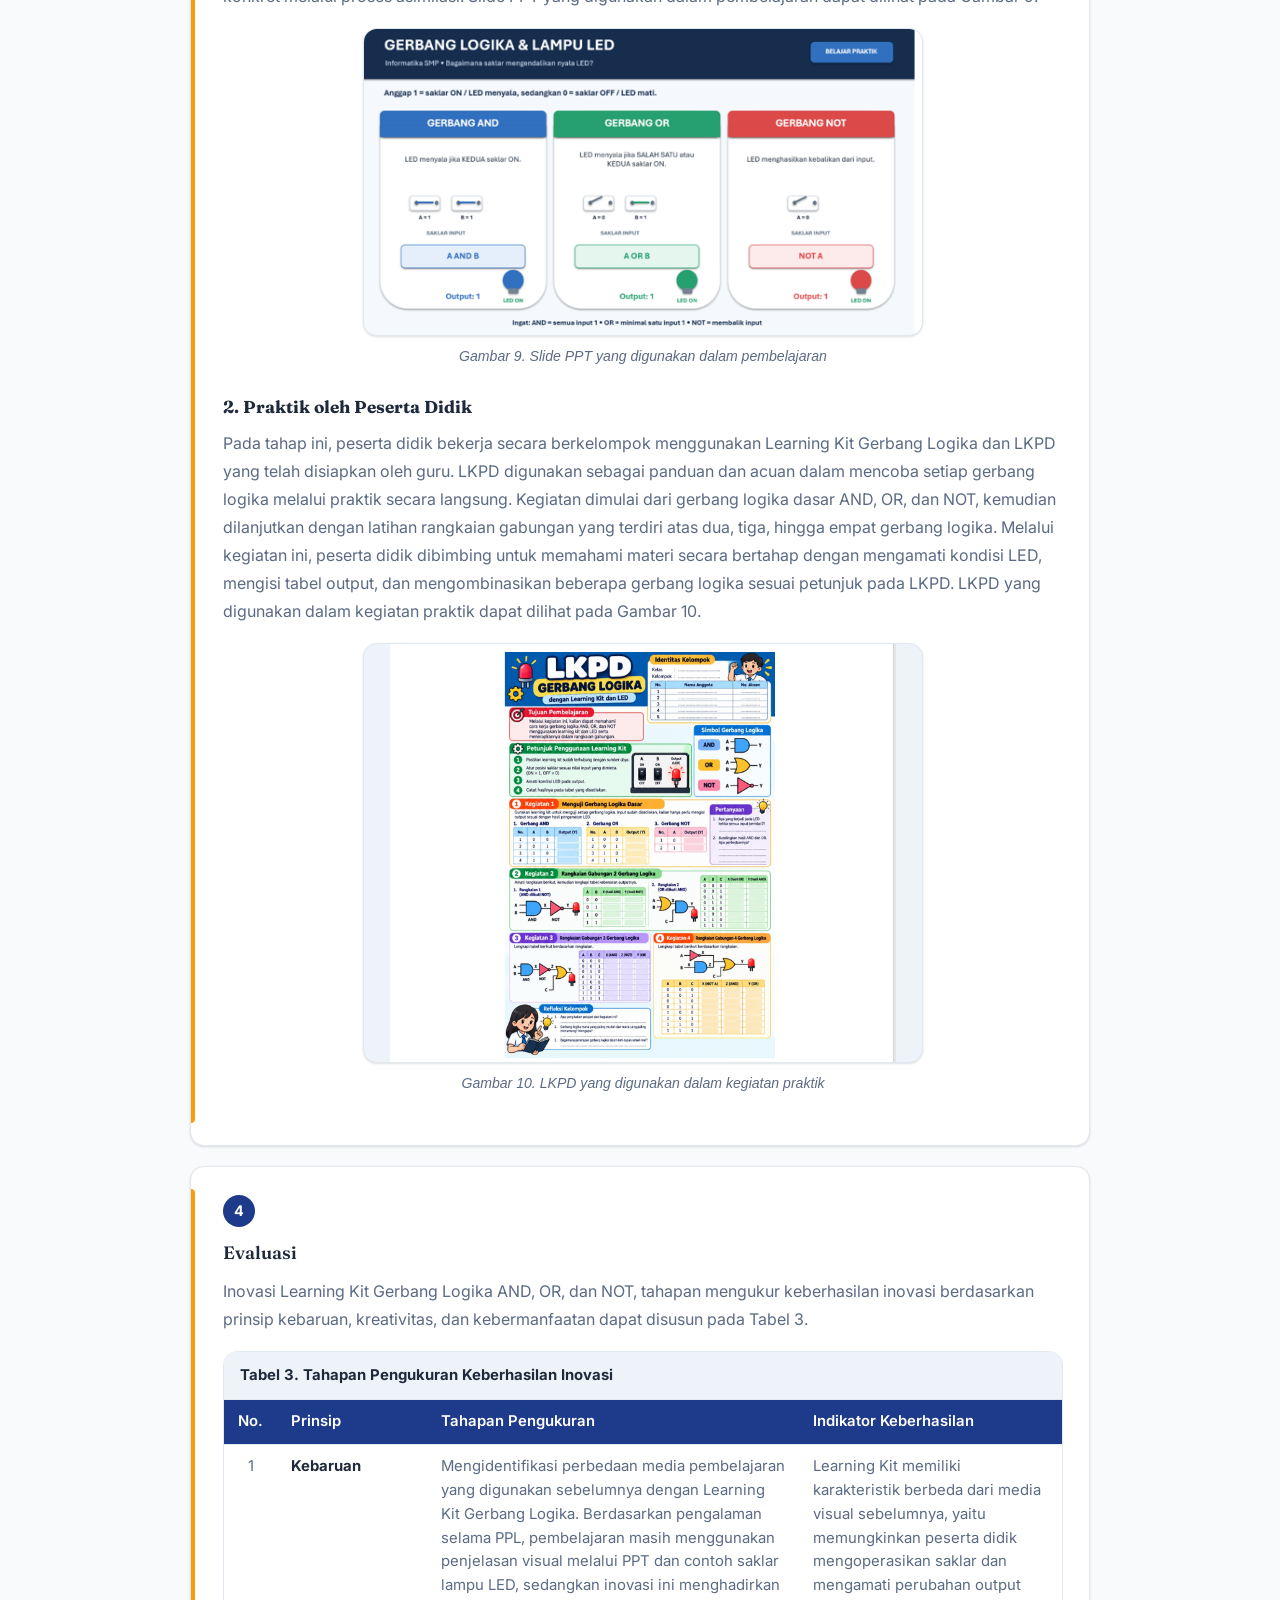
==== commit f4c51768: "update fix" ====
--- a/index.html
+++ b/index.html
@@ -46,6 +46,7 @@
                 <a href="#tentang" class="navbar__link" data-nav-link data-target="tentang">Tentang Saya</a>
                 <a href="#semester1" class="navbar__link" data-nav-link data-target="semester1">Semester 1</a>
                 <a href="#semester2" class="navbar__link" data-nav-link data-target="semester2">Semester 2</a>
+                <a href="#karyaInovasi" class="navbar__link" data-nav-link data-target="karyaInovasi">Karya Inovasi</a>
                 <button type="button" class="theme-toggle" id="themeToggle" aria-label="Ubah tampilan gelap/terang" title="Mode gelap/terang">
                     <svg class="theme-toggle__icon theme-toggle__icon--sun" width="18" height="18" viewBox="0 0 24 24" fill="none" stroke="currentColor" stroke-width="2"><circle cx="12" cy="12" r="4"/><path d="M12 2v2M12 20v2M4.93 4.93l1.41 1.41M17.66 17.66l1.41 1.41M2 12h2M20 12h2M4.93 19.07l1.41-1.41M17.66 6.34l1.41-1.41"/></svg>
                     <svg class="theme-toggle__icon theme-toggle__icon--moon" width="18" height="18" viewBox="0 0 24 24" fill="none" stroke="currentColor" stroke-width="2"><path d="M21 12.79A9 9 0 1 1 11.21 3 7 7 0 0 0 21 12.79z"/></svg>
@@ -62,6 +63,7 @@
             <a href="#tentang" class="mobile-menu__link" data-nav-link data-target="tentang">Tentang Saya</a>
             <a href="#semester1" class="mobile-menu__link" data-nav-link data-target="semester1">Semester 1</a>
             <a href="#semester2" class="mobile-menu__link" data-nav-link data-target="semester2">Semester 2</a>
+            <a href="#karyaInovasi" class="mobile-menu__link" data-nav-link data-target="karyaInovasi">Karya Inovasi</a>
         </nav>
     </header>
 
@@ -290,6 +292,178 @@
                         </ol>
                     </article>
                 </div>
+
+            </div>
+        </section>
+
+        <!-- ============================================================
+             KARYA INOVASI (section tersendiri, menu navbar sendiri)
+             ============================================================ -->
+        <section class="semester inovasi-section" id="karyaInovasi">
+            <div class="container">
+                <!-- ============================================================
+                     KARYA INOVASI — Learning Kit Gerbang Logika AND, OR, dan NOT
+                     Gambar utama : assets/images/learning-kit-gerbang-logika.jpg
+                     Gambar 1–10  : assets/images/inovasi/gambar-1.jpg ... gambar-10.jpg
+                     ============================================================ -->
+                <div class="inovasi">
+                    <div class="inovasi__head" data-reveal>
+                        <span class="section-heading__eyebrow">Karya Inovasi</span>
+                        <h3 class="inovasi__title">Karya Inovasi</h3>
+                    </div>
+
+                    <figure class="inovasi__figure" data-reveal>
+                        <img src="assets/images/learning-kit-gerbang-logika.jpg" alt="Learning Kit Gerbang Logika AND, OR, dan NOT" class="inovasi__img" data-label="Learning Kit Gerbang Logika" loading="lazy">
+                        <figcaption class="inovasi__name">Learning Kit Gerbang Logika AND, OR, dan NOT</figcaption>
+                    </figure>
+
+                    <article class="lk3-card" data-reveal>
+                        <span class="lk3-card__num">1</span>
+                        <h4 class="lk3-card__q">Pengertian Learning Kit Gerbang Logika</h4>
+                        <p>Learning Kit Gerbang Logika adalah media pembelajaran praktik berupa seperangkat alat yang digunakan untuk memperagakan cara kerja gerbang logika AND, OR, dan NOT. Peserta didik dapat mencoba berbagai kombinasi input, lalu mengamati output yang dihasilkan melalui nyala lampu LED, sehingga konsep logika yang abstrak menjadi lebih konkret dan mudah dipahami.</p>
+                    </article>
+
+                    <article class="lk3-card" data-reveal>
+                        <span class="lk3-card__num">2</span>
+                        <h4 class="lk3-card__q">Gagasan &amp; Riset</h4>
+                        <p>Gagasan inovasi ini berawal dari pengalaman saya melaksanakan Praktik Pengalaman Lapangan (PPL) di SMP Negeri 2 Singaraja, khususnya saat mengajar di kelas VIII.1 dan VIII.5. Ketika mempelajari materi gerbang logika, beberapa siswa masih mengalami kesulitan memahami cara kerja gerbang logika melalui contoh saklar lampu LED. Selain itu, terdapat siswa yang kurang tertarik mengikuti pembelajaran, mudah terdistraksi, dan kondisi kelas yang kurang kondusif.</p>
+                        <p>Sebagai solusi, saya mengembangkan Learning Kit Gerbang Logika AND, OR, dan NOT sebagai media pembelajaran praktik. Media ini diharapkan dapat membantu siswa memahami konsep gerbang logika secara lebih konkret, menarik, dan interaktif melalui kegiatan mencoba kombinasi input serta mengamati hasil output. Dengan demikian, siswa dapat lebih aktif, fokus, dan mudah memahami hubungan antara konsep logika dengan penerapannya dalam kehidupan sehari-hari.</p>
+                    </article>
+
+                    <article class="lk3-card">
+                        <span class="lk3-card__num">3</span>
+                        <h4 class="lk3-card__q">Rancangan &amp; Implementasi</h4>
+
+                        <h5 class="inovasi-sub inovasi-sub--major">Rancangan</h5>
+                        <p>Pembuatan Learning Kit Gerbang Logika AND, OR, dan NOT melalui beberapa tahapan yang dilakukan, mulai dari perancangan komponen dan simulasi, perancangan desain, pembuatan media, serta pengujian fungsi.</p>
+
+                        <h5 class="inovasi-sub">1. Perancangan Komponen dan Simulasi</h5>
+                        <p>Pada tahap ini, saya merancang dan menyimulasikan rangkaian komponen menggunakan Tinkercad. Simulasi ini dilakukan untuk menguji rancangan terlebih dahulu agar proses pengembangan lebih efisien dan dapat menghemat biaya sebelum membeli komponen fisik. Gambar 1 menunjukkan hasil rancangan awal Learning Kit Gerbang Logika menggunakan Tinkercad.</p>
+                        <figure class="inovasi-fig">
+    <img src="assets/images/inovasi/gambar-1.jpg" alt="Gambar 1. Rancangan awal Learning Kit Gerbang Logika menggunakan Tinkercad" class="inovasi__img inovasi-fig__img" data-label="Gambar 1" loading="lazy">
+    <figcaption>Gambar 1. Rancangan awal Learning Kit Gerbang Logika menggunakan Tinkercad</figcaption>
+</figure>
+                        <p>Rancangan yang telah dibuat kemudian disimulasikan untuk menguji fungsi rangkaian dan memastikan Learning Kit Gerbang Logika bekerja sesuai dengan yang diharapkan (Gambar 2).</p>
+                        <figure class="inovasi-fig">
+    <img src="assets/images/inovasi/gambar-2.jpg" alt="Gambar 2. Simulasi rangkaian Learning Kit Gerbang Logika menggunakan Tinkercad" class="inovasi__img inovasi-fig__img" data-label="Gambar 2" loading="lazy">
+    <figcaption>Gambar 2. Simulasi rangkaian Learning Kit Gerbang Logika menggunakan Tinkercad</figcaption>
+</figure>
+                        <p>Berdasarkan Gambar 2, simulasi rangkaian dimulai dengan menekan tombol Start Simulation hingga tombol berubah warna menjadi hijau. Tombol Stop Simulation digunakan untuk menghentikan simulasi. Pengujian dilakukan dengan mengklik saklar untuk melihat respons rangkaian. Rangkaian berhasil disimulasikan, tetapi pengujian gerbang logika AND masih terkendala karena penggunaan satu pointer mouse hanya memungkinkan satu saklar diklik pada satu waktu. Meskipun demikian, simulasi awal berhasil dilakukan dan menjadi dasar untuk melanjutkan proses pembuatan Learning Kit Gerbang Logika.</p>
+
+                        <h5 class="inovasi-sub">2. Perancangan Desain</h5>
+                        <p>Pada tahap ini, saya merancang desain bodi, cover depan, dan bentuk 3D Learning Kit Gerbang Logika sebagai acuan dalam proses pembuatan media pembelajaran. Rancangan meliputi ukuran, bentuk, dan tata letak komponen agar media mudah dibuat dan digunakan.</p>
+
+                        <h6 class="inovasi-sub inovasi-sub--minor">a. Desain Bodi</h6>
+                        <p>Desain bodi Learning Kit Gerbang Logika dirancang menjadi tiga bagian, yaitu bagian depan, belakang, dan samping. Setiap bagian memiliki ukuran yang disesuaikan untuk membentuk bodi media pembelajaran. Rancangan ini digunakan sebagai acuan dalam proses pembuatan bodi Learning Kit Gerbang Logika.</p>
+                        <p><strong>1) Desain Bagian Depan.</strong> Desain bagian depan berukuran 15 × 10 cm. Rancangan dapat dilihat pada Gambar 3.</p>
+                        <figure class="inovasi-fig">
+    <img src="assets/images/inovasi/gambar-3.jpg" alt="Gambar 3. Desain bagian depan (15 × 10 cm)" class="inovasi__img inovasi-fig__img" data-label="Gambar 3" loading="lazy">
+    <figcaption>Gambar 3. Desain bagian depan (15 × 10 cm)</figcaption>
+</figure>
+                        <p><strong>2) Desain Bagian Belakang.</strong> Desain bagian belakang berukuran 9 × 14 cm dengan lubang berukuran 7 × 5 cm. Lubang tersebut berjarak 1 cm dari sisi kiri dan kanan serta 1,7 cm dari sisi bawah. Rancangan dapat dilihat pada Gambar 4.</p>
+                        <figure class="inovasi-fig">
+    <img src="assets/images/inovasi/gambar-4.jpg" alt="Gambar 4. Desain bagian belakang (9 × 14 cm)" class="inovasi__img inovasi-fig__img" data-label="Gambar 4" loading="lazy">
+    <figcaption>Gambar 4. Desain bagian belakang (9 × 14 cm)</figcaption>
+</figure>
+                        <p><strong>3) Desain Bagian Samping.</strong> Desain bagian samping terdiri atas dua bagian berukuran 15 × 1 cm dan dua bagian berukuran 9 × 1 cm. Bagian-bagian tersebut digunakan untuk membentuk sisi bodi Learning Kit Gerbang Logika. Rancangan dapat dilihat pada Gambar 5.</p>
+                        <figure class="inovasi-fig">
+    <img src="assets/images/inovasi/gambar-5.jpg" alt="Gambar 5. Desain bagian samping" class="inovasi__img inovasi-fig__img" data-label="Gambar 5" loading="lazy">
+    <figcaption>Gambar 5. Desain bagian samping</figcaption>
+</figure>
+
+                        <h6 class="inovasi-sub inovasi-sub--minor">b. Desain Cover</h6>
+                        <p>Desain cover dibuat sebagai tampilan depan Learning Kit Gerbang Logika. Desain ini menampilkan nama karya inovasi dan simbol gerbang logika AND, OR, dan NOT. Rancangan cover dapat dilihat pada Gambar 6.</p>
+                        <figure class="inovasi-fig">
+    <img src="assets/images/inovasi/gambar-6.jpg" alt="Gambar 6. Desain cover Learning Kit Gerbang Logika" class="inovasi__img inovasi-fig__img" data-label="Gambar 6" loading="lazy">
+    <figcaption>Gambar 6. Desain cover Learning Kit Gerbang Logika</figcaption>
+</figure>
+
+                        <h6 class="inovasi-sub inovasi-sub--minor">c. Desain 3D</h6>
+                        <p>Berdasarkan rancangan sebelumnya, saya membuat desain 3D untuk mempermudah proses pembuatan Learning Kit Gerbang Logika. Desain ini dibuat menggunakan perangkat lunak SketchUp dengan mempertimbangkan bentuk dan ukuran setiap bagian. Bodi direncanakan menggunakan bahan akrilik dengan ketebalan 0,5 mm agar bentuk media lebih kokoh. Hasil desain 3D dapat dilihat pada Gambar 7.</p>
+                        <figure class="inovasi-fig">
+    <img src="assets/images/inovasi/gambar-7.jpg" alt="Gambar 7. Hasil desain 3D Learning Kit Gerbang Logika (SketchUp)" class="inovasi__img inovasi-fig__img" data-label="Gambar 7" loading="lazy">
+    <figcaption>Gambar 7. Hasil desain 3D Learning Kit Gerbang Logika (SketchUp)</figcaption>
+</figure>
+
+                        <h5 class="inovasi-sub">3. Pembuatan Media</h5>
+                        <p>Proses pembuatan media dilakukan melalui perakitan komponen secara langsung berdasarkan rancangan yang telah dibuat. Komponen yang digunakan dalam perakitan Learning Kit Gerbang Logika ditampilkan pada Tabel 1.</p>
+                        <div class="inovasi-table-wrap">
+<table class="inovasi-table ">
+<caption>Tabel 1. Daftar Komponen Learning Kit Gerbang Logika</caption>
+<thead><tr><th scope="col">No.</th><th scope="col">Nama Komponen</th><th scope="col">Jumlah</th><th scope="col">Fungsi</th></tr></thead>
+<tbody>
+<tr><td class="c">1</td><td>Saklar/Switch</td><td class="c">5</td><td>Mengatur input logika 0 dan 1.</td></tr>
+<tr><td class="c">2</td><td>LED Green 5 mm</td><td class="c">3</td><td>Menampilkan hasil output gerbang logika.</td></tr>
+<tr><td class="c">3</td><td>Resistor 30 Ohm</td><td class="c">3</td><td>Membatasi arus listrik agar LED tidak rusak.</td></tr>
+<tr><td class="c">4</td><td>Kabel penghubung 1 meter</td><td class="c">2</td><td>Menghubungkan komponen dalam rangkaian.</td></tr>
+<tr><td class="c">5</td><td>Konektor Baterai Jam/RTC</td><td class="c">1</td><td>Menghubungkan baterai dengan dudukan atau terminal rangkaian.</td></tr>
+<tr><td class="c">6</td><td>Baterai Jam/RTC</td><td class="c">1</td><td>Sebagai sumber tegangan pada rangkaian.</td></tr>
+<tr><td class="c">7</td><td>Saklar on off</td><td class="c">1</td><td>Menghubungkan dan memutus aliran listrik untuk menyalakan atau mematikan rangkaian.</td></tr>
+</tbody>
+</table>
+</div>
+                        <p>Berdasarkan Tabel 1, seluruh komponen telah disiapkan untuk proses perakitan. Pada tahap ini, komponen dirakit sesuai dengan rancangan rangkaian yang telah dibuat. Bodi juga dirakit sesuai desain dan direkatkan menggunakan lem akrilik agar sambungannya kuat dan kokoh. Hasil perakitan komponen dan bodi dapat dilihat pada Gambar 8.</p>
+                        <figure class="inovasi-fig">
+    <img src="assets/images/inovasi/gambar-8.jpg" alt="Gambar 8. Hasil perakitan komponen dan bodi" class="inovasi__img inovasi-fig__img" data-label="Gambar 8" loading="lazy">
+    <figcaption>Gambar 8. Hasil perakitan komponen dan bodi</figcaption>
+</figure>
+
+                        <h5 class="inovasi-sub">4. Pengujian Fungsi</h5>
+                        <p>Pada tahap pengujian fungsi, Learning Kit Gerbang Logika diuji setelah proses perakitan selesai. Pengujian dilakukan untuk memastikan setiap gerbang logika berfungsi dengan baik sebelum digunakan dalam pembelajaran di kelas. Hasil pengujian dapat dilihat pada Tabel 2.</p>
+                        <div class="inovasi-table-wrap">
+<table class="inovasi-table inovasi-table--center">
+<caption>Tabel 2. Hasil Pengujian Learning Kit Gerbang Logika</caption>
+<thead><tr><th scope="col">No</th><th scope="col">Gerbang Logika</th><th scope="col">Input A</th><th scope="col">Input B</th><th scope="col">Output yang Diharapkan</th><th scope="col">Hasil Pengujian</th><th scope="col">Status</th></tr></thead>
+<tbody>
+<tr><td class="c">1</td><td>AND</td><td class="c">0</td><td class="c">0</td><td class="c">0</td><td>LED mati (0)</td><td class="c"><span class="inovasi-badge">Berhasil</span></td></tr>
+<tr><td class="c">2</td><td>AND</td><td class="c">0</td><td class="c">1</td><td class="c">0</td><td>LED mati (0)</td><td class="c"><span class="inovasi-badge">Berhasil</span></td></tr>
+<tr><td class="c">3</td><td>AND</td><td class="c">1</td><td class="c">0</td><td class="c">0</td><td>LED mati (0)</td><td class="c"><span class="inovasi-badge">Berhasil</span></td></tr>
+<tr><td class="c">4</td><td>AND</td><td class="c">1</td><td class="c">1</td><td class="c">1</td><td>LED menyala (1)</td><td class="c"><span class="inovasi-badge">Berhasil</span></td></tr>
+<tr><td class="c">5</td><td>OR</td><td class="c">0</td><td class="c">0</td><td class="c">0</td><td>LED mati (0)</td><td class="c"><span class="inovasi-badge">Berhasil</span></td></tr>
+<tr><td class="c">6</td><td>OR</td><td class="c">0</td><td class="c">1</td><td class="c">1</td><td>LED menyala (1)</td><td class="c"><span class="inovasi-badge">Berhasil</span></td></tr>
+<tr><td class="c">7</td><td>OR</td><td class="c">1</td><td class="c">0</td><td class="c">1</td><td>LED menyala (1)</td><td class="c"><span class="inovasi-badge">Berhasil</span></td></tr>
+<tr><td class="c">8</td><td>OR</td><td class="c">1</td><td class="c">1</td><td class="c">1</td><td>LED menyala (1)</td><td class="c"><span class="inovasi-badge">Berhasil</span></td></tr>
+<tr><td class="c">9</td><td>NOT</td><td class="c">0</td><td class="c">–</td><td class="c">1</td><td>LED menyala (1)</td><td class="c"><span class="inovasi-badge">Berhasil</span></td></tr>
+<tr><td class="c">10</td><td>NOT</td><td class="c">1</td><td class="c">–</td><td class="c">0</td><td>LED mati (0)</td><td class="c"><span class="inovasi-badge">Berhasil</span></td></tr>
+</tbody>
+</table>
+</div>
+
+                        <h5 class="inovasi-sub inovasi-sub--major">Implementasi</h5>
+                        <p>Pada tahap implementasi, Learning Kit Gerbang Logika diterapkan dalam pembelajaran Informatika di kelas VIII.1 dan VIII.5 SMP Negeri 2 Singaraja. Pelaksanaan pembelajaran dilakukan melalui dua tahap, yaitu demonstrasi penggunaan learning kit oleh guru dan praktik langsung oleh peserta didik menggunakan Lembar Kerja Peserta Didik (LKPD).</p>
+
+                        <h5 class="inovasi-sub">1. Demonstrasi oleh Guru</h5>
+                        <p>Pada tahap ini, guru memperagakan penggunaan Learning Kit Gerbang Logika saat menjelaskan materi melalui slide PPT. Demonstrasi ini bertujuan menghubungkan pengetahuan awal peserta didik tentang saklar lampu dengan pengetahuan baru mengenai gerbang logika AND, OR, dan NOT. Penggunaan contoh saklar lampu dalam kehidupan sehari-hari diharapkan dapat membantu peserta didik memahami konsep gerbang logika secara lebih konkret melalui proses asimilasi. Slide PPT yang digunakan dalam pembelajaran dapat dilihat pada Gambar 9.</p>
+                        <figure class="inovasi-fig">
+    <img src="assets/images/inovasi/gambar-9.jpg" alt="Gambar 9. Slide PPT yang digunakan dalam pembelajaran" class="inovasi__img inovasi-fig__img" data-label="Gambar 9" loading="lazy">
+    <figcaption>Gambar 9. Slide PPT yang digunakan dalam pembelajaran</figcaption>
+</figure>
+
+                        <h5 class="inovasi-sub">2. Praktik oleh Peserta Didik</h5>
+                        <p>Pada tahap ini, peserta didik bekerja secara berkelompok menggunakan Learning Kit Gerbang Logika dan LKPD yang telah disiapkan oleh guru. LKPD digunakan sebagai panduan dan acuan dalam mencoba setiap gerbang logika melalui praktik secara langsung. Kegiatan dimulai dari gerbang logika dasar AND, OR, dan NOT, kemudian dilanjutkan dengan latihan rangkaian gabungan yang terdiri atas dua, tiga, hingga empat gerbang logika. Melalui kegiatan ini, peserta didik dibimbing untuk memahami materi secara bertahap dengan mengamati kondisi LED, mengisi tabel output, dan mengombinasikan beberapa gerbang logika sesuai petunjuk pada LKPD. LKPD yang digunakan dalam kegiatan praktik dapat dilihat pada Gambar 10.</p>
+                        <figure class="inovasi-fig">
+    <img src="assets/images/inovasi/gambar-10.jpg" alt="Gambar 10. LKPD yang digunakan dalam kegiatan praktik" class="inovasi__img inovasi-fig__img" data-label="Gambar 10" loading="lazy">
+    <figcaption>Gambar 10. LKPD yang digunakan dalam kegiatan praktik</figcaption>
+</figure>
+                    </article>
+
+                    <article class="lk3-card">
+                        <span class="lk3-card__num">4</span>
+                        <h4 class="lk3-card__q">Evaluasi</h4>
+                        <p>Inovasi Learning Kit Gerbang Logika AND, OR, dan NOT, tahapan mengukur keberhasilan inovasi berdasarkan prinsip kebaruan, kreativitas, dan kebermanfaatan dapat disusun pada Tabel 3.</p>
+                        <div class="inovasi-table-wrap">
+<table class="inovasi-table inovasi-table--wide">
+<caption>Tabel 3. Tahapan Pengukuran Keberhasilan Inovasi</caption>
+<thead><tr><th scope="col">No.</th><th scope="col">Prinsip</th><th scope="col">Tahapan Pengukuran</th><th scope="col">Indikator Keberhasilan</th></tr></thead>
+<tbody>
+<tr><td class="c">1</td><td><strong>Kebaruan</strong></td><td>Mengidentifikasi perbedaan media pembelajaran yang digunakan sebelumnya dengan Learning Kit Gerbang Logika. Berdasarkan pengalaman selama PPL, pembelajaran masih menggunakan penjelasan visual melalui PPT dan contoh saklar lampu LED, sedangkan inovasi ini menghadirkan media fisik yang memungkinkan peserta didik mencoba input dan mengamati output secara langsung.</td><td>Learning Kit memiliki karakteristik berbeda dari media visual sebelumnya, yaitu memungkinkan peserta didik mengoperasikan saklar dan mengamati perubahan output LED secara langsung.</td></tr>
+<tr><td class="c">2</td><td><strong>Kreativitas</strong></td><td>Menilai kreativitas melalui desain Learning Kit yang menggabungkan saklar, LED, dan gerbang logika AND, OR, serta NOT, disertai LKPD yang memandu peserta didik dari latihan dasar hingga rangkaian gabungan.</td><td>Media memiliki desain yang menarik dan mudah digunakan, setiap komponen berfungsi sesuai rancangan, serta LKPD menyajikan latihan secara bertahap dari gerbang logika dasar hingga rangkaian gabungan.</td></tr>
+<tr><td class="c">3</td><td><strong>Kebermanfaatan</strong></td><td>Mengukur manfaat melalui pengamatan keaktifan peserta didik saat praktik, ketepatan jawaban pada LKPD, serta kemampuan mereka menjelaskan hasil output gerbang logika.</td><td>Peserta didik terlibat aktif dalam praktik, mampu mengisi tabel output pada LKPD dengan benar, dan dapat menjelaskan hubungan antara kombinasi input dengan output LED.</td></tr>
+</tbody>
+</table>
+</div>
+                    </article>
+                </div>
             </div>
         </section>
 
--- a/style.css
+++ b/style.css
@@ -1208,6 +1208,31 @@
 .lk3-steps li:last-child { margin-bottom: 0; }
 .lk3-steps strong { display: block; color: var(--text-color); margin-bottom: 2px; }
 
+/* Karya Inovasi — Learning Kit Gerbang Logika */
+.inovasi { max-width: 900px; margin: 0 auto; }
+.inovasi__head { text-align: center; margin-bottom: 32px; }
+.inovasi__title { font-size: clamp(1.5rem, 2.8vw, 2.1rem); }
+.inovasi__figure {
+    margin: 0 auto 32px;
+    max-width: 720px;
+    background: var(--surface-color);
+    border: 1px solid var(--border-color);
+    border-radius: var(--radius-lg);
+    box-shadow: var(--shadow-md);
+    overflow: hidden;
+    text-align: center;
+}
+.inovasi__img { display: block; width: 100%; height: auto; max-height: 460px; object-fit: cover; background: var(--surface-muted); }
+.inovasi__name {
+    padding: 16px 20px;
+    font-family: var(--font-display);
+    font-weight: 600;
+    font-size: 1.15rem;
+    color: var(--text-color);
+    border-top: 3px solid var(--accent-color);
+}
+.inovasi .lk3-card p:last-child { margin-bottom: 0; }
+
 @media (max-width: 980px) {
     .vision-grid { grid-template-columns: 1fr; }
     .about__profile { grid-template-columns: 260px 1fr; gap: 32px; }
@@ -1218,3 +1243,38 @@
     .about__photo { max-width: 260px; margin-inline: auto; }
     .about__quote { padding: 26px 22px; }
 }
+
+/* Karya Inovasi — konten lengkap */
+.inovasi .lk3-card { padding-left: 32px; }
+.inovasi-sub { font-family: var(--font-display); color: var(--text-color); font-size: 1.08rem; margin: 28px 0 10px; line-height: 1.4; }
+.inovasi-sub--major { font-size: 1.25rem; margin-top: 22px; padding-bottom: 8px; border-bottom: 2px solid var(--accent-color); display: inline-block; }
+.inovasi-sub--minor { font-size: 1rem; font-family: var(--font-body, inherit); font-weight: 700; margin-top: 20px; }
+.inovasi-fig { margin: 18px auto 22px; max-width: 560px; text-align: center; }
+.inovasi-fig .inovasi__img {
+    border: 1px solid var(--border-color);
+    border-radius: var(--radius-md);
+    box-shadow: var(--shadow-sm);
+    max-height: 420px;
+    object-fit: contain;
+    background: var(--surface-muted);
+}
+.inovasi-fig figcaption { margin-top: 10px; font-size: 0.88rem; line-height: 1.5; color: var(--text-muted); font-style: italic; }
+.inovasi-table-wrap { margin: 18px 0 22px; overflow-x: auto; border: 1px solid var(--border-color); border-radius: var(--radius-md); -webkit-overflow-scrolling: touch; }
+.inovasi-table { width: 100%; min-width: 520px; border-collapse: collapse; font-size: 0.93rem; }
+.inovasi-table--center { min-width: 680px; }
+.inovasi-table--wide { min-width: 760px; }
+.inovasi-table caption { caption-side: top; text-align: left; padding: 12px 16px; font-weight: 700; color: var(--text-color); background: var(--surface-muted); border-bottom: 1px solid var(--border-color); }
+.inovasi-table th { background: var(--primary-color); color: #fff; font-weight: 600; text-align: left; padding: 10px 14px; white-space: nowrap; }
+.inovasi-table--wide th { white-space: normal; }
+.inovasi-table td { padding: 10px 14px; border-top: 1px solid var(--border-color); color: var(--text-muted); vertical-align: top; line-height: 1.6; }
+.inovasi-table td strong { color: var(--text-color); }
+.inovasi-table td.c, .inovasi-table--center td, .inovasi-table--center th { text-align: center; }
+.inovasi-table--center td:nth-child(2), .inovasi-table--center td:nth-child(6), .inovasi-table--center th:nth-child(2), .inovasi-table--center th:nth-child(6) { text-align: left; }
+.inovasi-table tbody tr:nth-child(even) { background: var(--surface-muted); }
+.inovasi-badge { display: inline-block; padding: 2px 10px; border-radius: 999px; font-size: 0.8rem; font-weight: 700; background: rgba(34,197,94,0.15); color: #15803d; }
+html.theme-dark .inovasi-badge { color: #4ade80; background: rgba(34,197,94,0.18); }
+@media (max-width: 760px) {
+    .inovasi .lk3-card { padding: 24px 18px 24px 24px; }
+    .inovasi-table { font-size: 0.86rem; }
+}
+.inovasi-section { scroll-margin-top: 0; }
